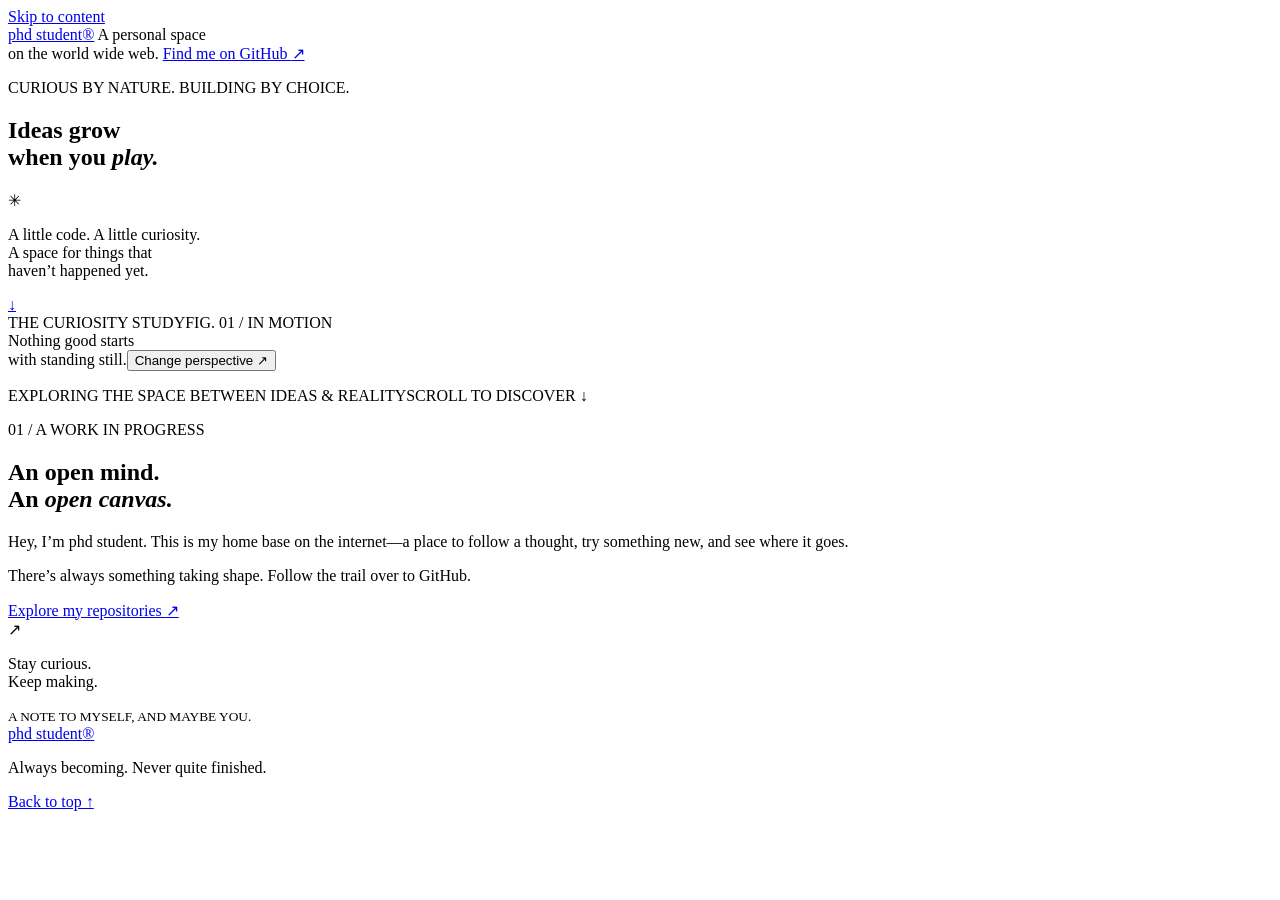
==== index.html @ 37a1b1c9 "Add files via upload" ====
<!doctype html>
<html lang="en">
<head>
  <meta charset="utf-8">
  <meta name="viewport" content="width=device-width, initial-scale=1">
  <meta name="description" content="The personal corner of phd student. Curiosity, code, and whatever comes next.">
  <meta name="theme-color" content="#151c2a">
  <title>phd student — Curiosity in motion</title>
  <link rel="icon" href="data:image/svg+xml,%3Csvg xmlns='http://www.w3.org/2000/svg' viewBox='0 0 80 80'%3E%3Crect width='80' height='80' rx='40' fill='%23ff866b'/%3E%3Ctext x='23' y='58' font-size='58' font-family='Arial' fill='%23151c2a'%3Er%3C/text%3E%3C/svg%3E">
  <link rel="stylesheet" href="style.css">
  <script src="script.js" defer></script>
</head>
<body>
  <a class="skip" href="#main">Skip to content</a>
  <header class="nav wrap">
    <a class="wordmark" href="#" aria-label="phd student home">phd student<span>®</span></a>
    <span class="nav-caption">A personal space<br>on the world wide web.</span>
    <a class="github-link" href="https://github.com/rutjo23">Find me on GitHub <span aria-hidden="true">↗</span></a>
  </header>
  <main id="main">
    <section class="hero wrap" aria-labelledby="hero-title">
      <div class="hero-heading"><p class="eyebrow"><span class="status-dot"></span> CURIOUS BY NATURE. BUILDING BY CHOICE.</p><h1 id="hero-title">Ideas grow<br>when you <em>play.</em></h1></div>
      <div class="hero-side"><span class="side-mark" aria-hidden="true">✳</span><p>A little code. A little curiosity.<br>A space for things that<br>haven’t happened yet.</p><a class="round-link" href="#about" aria-label="Discover more about this space">↓</a></div>
      <div class="playground" role="group" aria-label="Interactive abstract artwork">
        <div class="art-top"><span>THE CURIOSITY STUDY</span><span>FIG. <span id="variation">01</span> / IN MOTION</span></div>
        <div class="art-grid" aria-hidden="true"></div>
        <div class="sculpture" aria-hidden="true"><div class="ribbon ribbon-one"></div><div class="ribbon ribbon-two"></div><div class="ribbon ribbon-three"></div><div class="orb"></div></div>
        <div class="art-bottom"><span>Nothing good starts<br>with standing still.</span><button class="remix" type="button">Change perspective <span aria-hidden="true">↗</span></button></div>
        <p class="sr-only" id="art-status" aria-live="polite"></p>
      </div>
      <div class="hero-bottom"><span>EXPLORING THE SPACE BETWEEN IDEAS & REALITY</span><span>SCROLL TO DISCOVER ↓</span></div>
    </section>
    <section class="about wrap" id="about" aria-labelledby="about-title">
      <p class="eyebrow">01 / A WORK IN PROGRESS</p>
      <div class="about-copy"><h2 id="about-title">An open mind.<br>An <em>open canvas.</em></h2><p>Hey, I’m phd student. This is my home base on the internet—a place to follow a thought, try something new, and see where it goes.</p><p>There’s always something taking shape. Follow the trail over to GitHub.</p><a class="text-link" href="https://github.com/rutjo23?tab=repositories">Explore my repositories <span aria-hidden="true">↗</span></a></div>
      <aside class="note"><span class="note-symbol" aria-hidden="true">↗</span><p>Stay curious.<br>Keep making.</p><small>A NOTE TO MYSELF, AND MAYBE YOU.</small></aside>
    </section>
  </main>
  <footer class="wrap"><a class="footer-name" href="#">phd student<span>®</span></a><p>Always becoming. Never quite finished.</p><a href="#">Back to top ↑</a></footer>
</body>
</html>
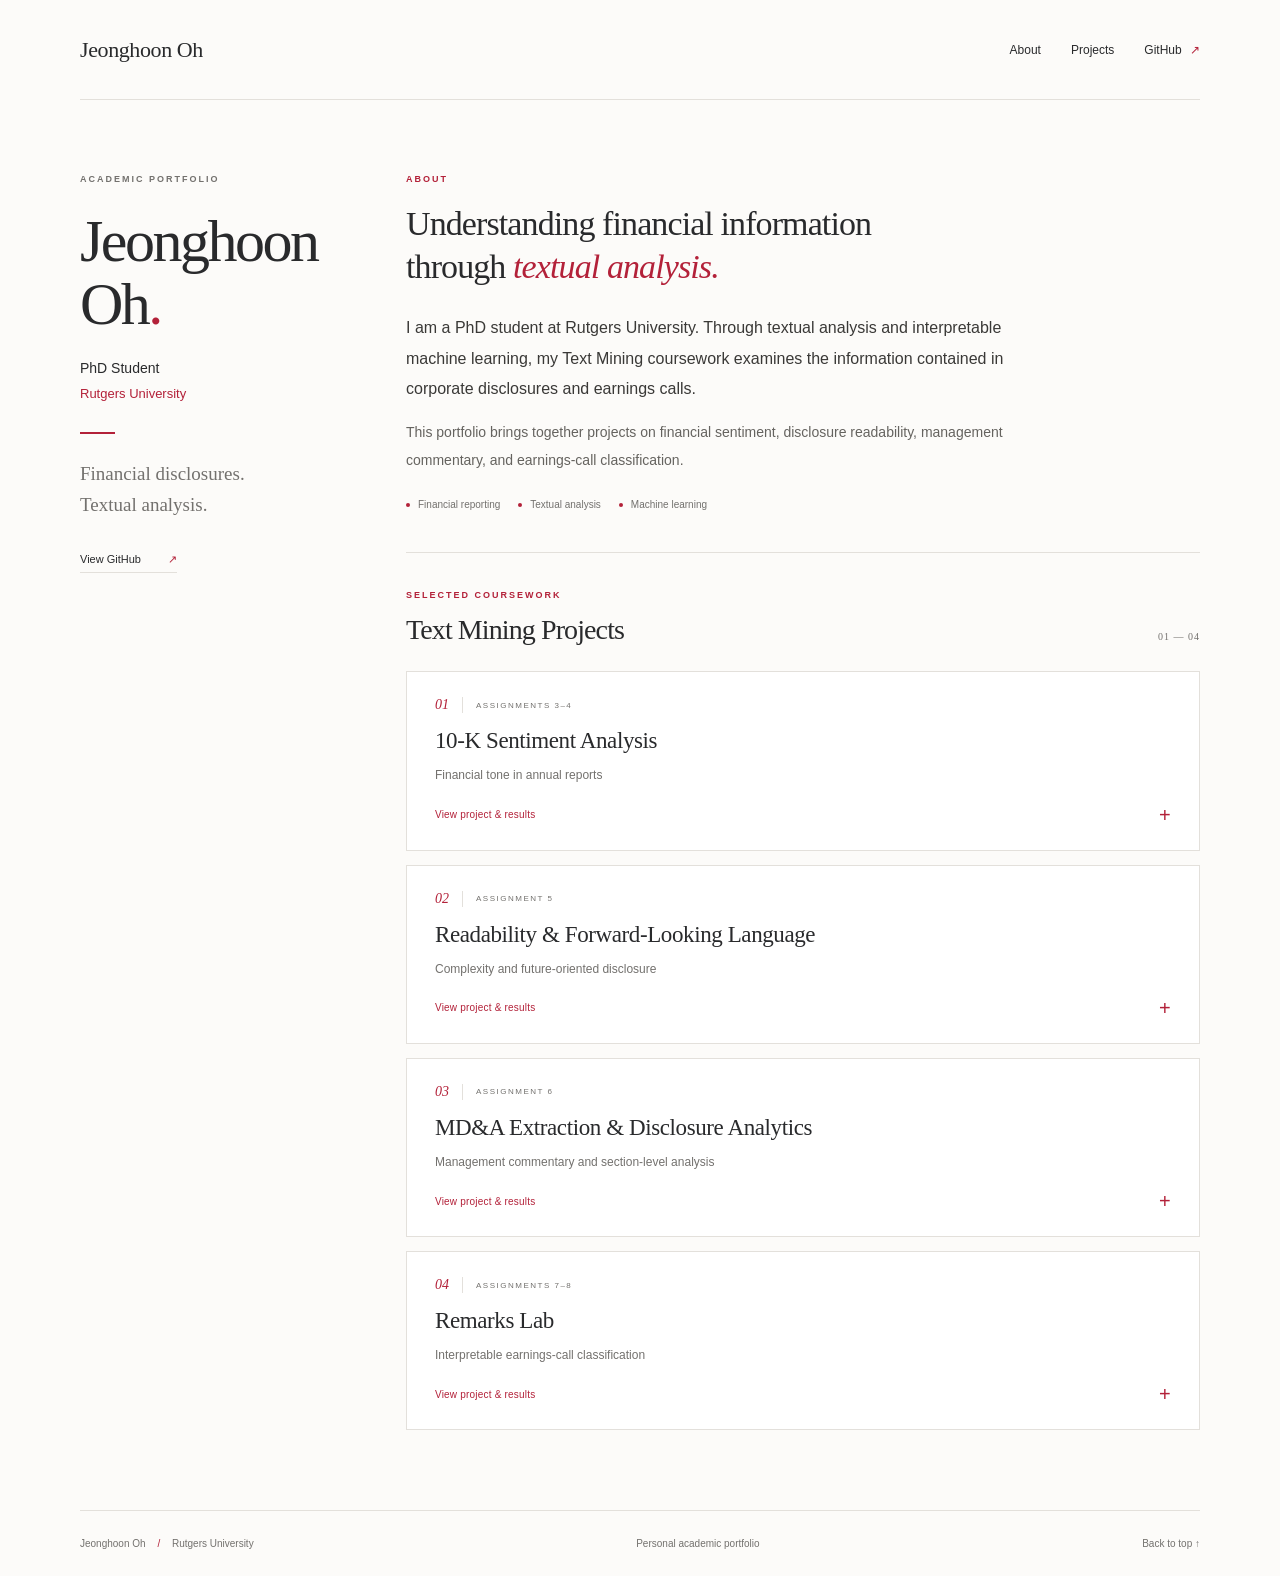
==== commit 718fcc60: "Add text mining portfolio and README" ====
--- a/index.html
+++ b/index.html
@@ -1,41 +1,40 @@
-<!doctype html>
+﻿<!doctype html>
 <html lang="en">
 <head>
   <meta charset="utf-8">
   <meta name="viewport" content="width=device-width, initial-scale=1">
-  <meta name="description" content="The personal corner of phd student. Curiosity, code, and whatever comes next.">
-  <meta name="theme-color" content="#151c2a">
-  <title>phd student — Curiosity in motion</title>
-  <link rel="icon" href="data:image/svg+xml,%3Csvg xmlns='http://www.w3.org/2000/svg' viewBox='0 0 80 80'%3E%3Crect width='80' height='80' rx='40' fill='%23ff866b'/%3E%3Ctext x='23' y='58' font-size='58' font-family='Arial' fill='%23151c2a'%3Er%3C/text%3E%3C/svg%3E">
+  <meta name="description" content="Jeonghoon Oh at Rutgers University. Personal website and class project portfolio.">
+  <meta name="theme-color" content="#cc0033">
+  <title>Jeonghoon Oh — Text Mining Portfolio</title>
+  <link rel="icon" href="data:image/svg+xml,%3Csvg xmlns='http://www.w3.org/2000/svg' viewBox='0 0 80 80'%3E%3Crect width='80' height='80' rx='40' fill='%23cc0033'/%3E%3Ctext x='23' y='58' font-size='58' font-family='Arial' fill='%23ffffff'%3Er%3C/text%3E%3C/svg%3E">
   <link rel="stylesheet" href="style.css">
-  <script src="script.js" defer></script>
+
 </head>
 <body>
-  <a class="skip" href="#main">Skip to content</a>
-  <header class="nav wrap">
-    <a class="wordmark" href="#" aria-label="phd student home">phd student<span>®</span></a>
-    <span class="nav-caption">A personal space<br>on the world wide web.</span>
-    <a class="github-link" href="https://github.com/rutjo23">Find me on GitHub <span aria-hidden="true">↗</span></a>
-  </header>
-  <main id="main">
-    <section class="hero wrap" aria-labelledby="hero-title">
-      <div class="hero-heading"><p class="eyebrow"><span class="status-dot"></span> CURIOUS BY NATURE. BUILDING BY CHOICE.</p><h1 id="hero-title">Ideas grow<br>when you <em>play.</em></h1></div>
-      <div class="hero-side"><span class="side-mark" aria-hidden="true">✳</span><p>A little code. A little curiosity.<br>A space for things that<br>haven’t happened yet.</p><a class="round-link" href="#about" aria-label="Discover more about this space">↓</a></div>
-      <div class="playground" role="group" aria-label="Interactive abstract artwork">
-        <div class="art-top"><span>THE CURIOSITY STUDY</span><span>FIG. <span id="variation">01</span> / IN MOTION</span></div>
-        <div class="art-grid" aria-hidden="true"></div>
-        <div class="sculpture" aria-hidden="true"><div class="ribbon ribbon-one"></div><div class="ribbon ribbon-two"></div><div class="ribbon ribbon-three"></div><div class="orb"></div></div>
-        <div class="art-bottom"><span>Nothing good starts<br>with standing still.</span><button class="remix" type="button">Change perspective <span aria-hidden="true">↗</span></button></div>
-        <p class="sr-only" id="art-status" aria-live="polite"></p>
-      </div>
-      <div class="hero-bottom"><span>EXPLORING THE SPACE BETWEEN IDEAS & REALITY</span><span>SCROLL TO DISCOVER ↓</span></div>
-    </section>
-    <section class="about wrap" id="about" aria-labelledby="about-title">
-      <p class="eyebrow">01 / A WORK IN PROGRESS</p>
-      <div class="about-copy"><h2 id="about-title">An open mind.<br>An <em>open canvas.</em></h2><p>Hey, I’m phd student. This is my home base on the internet—a place to follow a thought, try something new, and see where it goes.</p><p>There’s always something taking shape. Follow the trail over to GitHub.</p><a class="text-link" href="https://github.com/rutjo23?tab=repositories">Explore my repositories <span aria-hidden="true">↗</span></a></div>
-      <aside class="note"><span class="note-symbol" aria-hidden="true">↗</span><p>Stay curious.<br>Keep making.</p><small>A NOTE TO MYSELF, AND MAYBE YOU.</small></aside>
-    </section>
-  </main>
-  <footer class="wrap"><a class="footer-name" href="#">phd student<span>®</span></a><p>Always becoming. Never quite finished.</p><a href="#">Back to top ↑</a></footer>
-</body>
-</html>
+<a class="skip" href="#main">Skip to content</a>
+<header class="site-header wrap"><a class="site-name" href="#">Jeonghoon Oh</a><nav aria-label="Main navigation"><a href="#about">About</a><a href="#projects">Projects</a><a href="https://github.com/rutjo23">GitHub <span aria-hidden="true">&nearr;</span></a></nav></header>
+<div class="academic-layout wrap">
+<aside class="profile" aria-labelledby="profile-name"><p class="profile-label">ACADEMIC PORTFOLIO</p><h1 id="profile-name">Jeonghoon <br>Oh<span>.</span></h1><p class="profile-role">PhD Student</p><a class="affiliation" href="https://www.rutgers.edu/">Rutgers University</a><div class="profile-rule"></div><p class="profile-caption">Financial disclosures.<br>Textual analysis.</p><a class="profile-link" href="https://github.com/rutjo23">View GitHub <span aria-hidden="true">&nearr;</span></a></aside>
+<main id="main">
+<section class="introduction" id="about" aria-labelledby="about-title"><p class="eyebrow">ABOUT</p><h2 id="about-title">Understanding financial information<br>through <em>textual analysis.</em></h2><p class="intro-lead">I am a PhD student at Rutgers University. Through textual analysis and interpretable machine learning, my Text Mining coursework examines the information contained in corporate disclosures and earnings calls.</p><p>This portfolio brings together projects on financial sentiment, disclosure readability, management commentary, and earnings-call classification.</p><div class="topic-list" aria-label="Portfolio themes"><span>Financial reporting</span><span>Textual analysis</span><span>Machine learning</span></div></section>
+<section class="projects" id="projects" aria-labelledby="projects-title"><div class="projects-heading"><div><p class="eyebrow">SELECTED COURSEWORK</p><h2 id="projects-title">Text Mining Projects</h2></div><span class="project-count">01 &mdash; 04</span></div><div class="project-grid">
+<details class="project-card" id="sentiment"><summary><span class="project-meta"><span>01</span>ASSIGNMENTS 3–4</span><h3>10-K Sentiment Analysis</h3><p class="project-subtitle">Financial tone in annual reports</p><span class="card-link"><span class="card-closed">View project &amp; results</span><span class="card-open">Close details</span><span class="card-toggle" aria-hidden="true">+</span></span></summary><div class="card-details"><h4>Research question</h4><p>How can the tone of a long annual report be summarized in a way that allows comparison across filings? This project converts the language in corporate 10-K reports into numerical measures of positive, negative, and litigious wording.</p>
+<h4>Approach</h4><p>The analysis removes HTML formatting, separates the remaining text into words, and counts matches against the Loughran&ndash;McDonald financial dictionary. A dictionary developed for financial disclosures helps distinguish financial usage from everyday language.</p><p>For each category, the number of matching words is divided by the total word count. These proportions make reports of different lengths easier to compare than raw word counts alone.</p>
+<h4>Results</h4><p>The saved analysis produced a dataset with <strong>100 rows and 8 columns</strong> and a CSV export. It turns unstructured filing text into document-level sentiment measures that can support comparisons of financial tone.</p>
+<h4>Interpretation</h4><p>The measures describe word usage rather than the meaning of every sentence. Dictionary matching does not directly account for negation or context, so a higher negative-word share should not by itself be interpreted as worse company performance.</p></div></details>
+<details class="project-card" id="readability"><summary><span class="project-meta"><span>02</span>ASSIGNMENT 5</span><h3>Readability &amp; Forward-Looking Language</h3><p class="project-subtitle">Complexity and future-oriented disclosure</p><span class="card-link"><span class="card-closed">View project &amp; results</span><span class="card-open">Close details</span><span class="card-toggle" aria-hidden="true">+</span></span></summary><div class="card-details"><h4>Research question</h4><p>How difficult are financial disclosures to read, and does language about the future differ from the document as a whole? This project examines both linguistic complexity and the wording companies use to discuss expectations.</p>
+<h4>Approach</h4><p>The analysis separates text into sentences and identifies potentially forward-looking sentences using modal words and related expressions. It then measures words, sentences, and complex words for the full text and the selected sentences.</p><p>Syllable estimates help identify complex vocabulary. The Gunning FOG index combines average sentence length with the share of complex words: longer sentences and more complex vocabulary increase the score.</p>
+<h4>Results</h4><p>The project developed feature-extraction functions and saved illustrative examples for readability and forward-looking language. These provide a way to compare the complexity of an entire disclosure with the complexity of its future-oriented statements.</p>
+<h4>Interpretation</h4><p>The saved work demonstrates the measurement workflow; it does not establish an aggregate finding across filings. Language rules can also select sentences expressing uncertainty or obligation, and readability scores describe textual complexity rather than directly measuring reader understanding.</p></div></details>
+<details class="project-card" id="mda"><summary><span class="project-meta"><span>03</span>ASSIGNMENT 6</span><h3>MD&amp;A Extraction &amp; Disclosure Analytics</h3><p class="project-subtitle">Management commentary and section-level analysis</p><span class="card-link"><span class="card-closed">View project &amp; results</span><span class="card-open">Close details</span><span class="card-toggle" aria-hidden="true">+</span></span></summary><div class="card-details"><h4>Research question</h4><p>How does management discuss business performance, and how does that discussion compare with the rest of an annual report? This project focuses on Management&rsquo;s Discussion and Analysis (MD&amp;A), where management explains operating results and financial conditions.</p>
+<h4>Approach</h4><p>The workflow checks filing types, cleans the filing text, and searches for Item 7, the MD&amp;A section. It looks for an ending boundary at Item 7A or Item 8 and selects the longest candidate section to reduce confusion with shorter references such as table-of-contents entries.</p><p>The same sentiment, readability, and future-oriented language measures are calculated for the complete filing and the extracted section. Applying a common set of measures allows comparisons between management commentary and the wider disclosure.</p>
+<h4>Results</h4><p>The exported dataset contains <strong>101 rows and 59 columns</strong>. Automated checks marked <strong>89 records valid</strong> and flagged <strong>12 as not annual reports</strong>. The saved notebook also records a 61-column version containing the full filing and extracted MD&amp;A text.</p>
+<h4>Interpretation</h4><p>The result is a structured dataset for section-level disclosure analysis, rather than evidence of a particular economic relationship. Section boundaries vary across filings, so automated validity flags and extracted passages require manual review before drawing conclusions.</p></div></details>
+<details class="project-card" id="remarks"><summary><span class="project-meta"><span>04</span>ASSIGNMENTS 7–8</span><h3>Remarks Lab</h3><p class="project-subtitle">Interpretable earnings-call classification</p><span class="card-link"><span class="card-closed">View project &amp; results</span><span class="card-open">Close details</span><span class="card-toggle" aria-hidden="true">+</span></span></summary><div class="card-details"><h4>Research question</h4><p>Can word patterns distinguish prepared management remarks from answers during earnings-call Q&amp;A? Remarks Lab explores the difference between a planned presentation and management responses to analyst questions.</p>
+<h4>Approach</h4><p>The project uses call and speaker-turn data to identify candidate management answers following question cues. It trains a multinomial Naive Bayes classifier, which combines evidence from word frequencies to assign each sentence to one of the two categories.</p><p>Companies are separated into training and test groups so evaluation uses companies excluded from training. The model uses equal class priors and smoothing to handle words with few or no observations in a class.</p>
+<h4>Results</h4><p>Training used <strong>44,907 sentences from 159 companies</strong>. Evaluation used <strong>10,954 sentences from 40 held-out companies</strong>. The model achieved <strong>90.48% agreement with the provisional automatic labels</strong> and <strong>90.46% balanced accuracy</strong>, which gives equal weight to recall for both categories.</p>
+<h4>Interactive experience</h4><p>The browser demo displays the predicted category, both class scores, normalized probabilities, and individual word contributions. This makes it possible to inspect which words push a sentence toward prepared remarks or Q&amp;A.</p>
+<h4>Interpretation</h4><p>These scores measure agreement with automatically assigned labels rather than independently verified human judgments. The displayed probabilities are uncalibrated and should be read as model outputs, not guaranteed confidence levels.</p><a class="project-demo" href="projects/remarks-lab.html">Open classifier demo &rarr;</a></div></details>
+</div></section></main></div><footer class="wrap"><span>Jeonghoon Oh <span class="footer-divider">/</span> Rutgers University</span><span>Personal academic portfolio</span><a href="#">Back to top &uarr;</a></footer></body></html>
+
+
--- a/style.css
+++ b/style.css
@@ -0,0 +1,5 @@
+﻿:root{--accent:#b32139;--ink:#292a2c;--muted:#73716e;--line:#e3e0db;--bg:#fcfbf9}*{box-sizing:border-box}html{scroll-behavior:smooth;scroll-padding-top:35px}body{margin:0;background:var(--bg);color:var(--ink);font-family:Arial,Helvetica,sans-serif;-webkit-font-smoothing:antialiased}a{color:inherit;text-decoration:none}a:focus-visible,summary:focus-visible{outline:2px solid var(--accent);outline-offset:6px}.wrap{width:min(1120px,88%);margin-inline:auto}.site-header{min-height:100px;display:flex;justify-content:space-between;align-items:center;border-bottom:1px solid var(--line);gap:25px}.site-name{font:22px Georgia,serif;letter-spacing:-.4px}.site-header nav{display:flex;gap:30px;font-size:12px}.site-header nav a:hover,.affiliation:hover{color:var(--accent)}.site-header nav a:last-child span{color:var(--accent);margin-left:5px}.academic-layout{display:grid;grid-template-columns:250px minmax(0,1fr);gap:76px;padding-top:72px;padding-bottom:80px}.profile{align-self:start;position:sticky;top:40px}.profile-label,.eyebrow{font-size:9px;letter-spacing:2px;font-weight:700;line-height:1.7;margin:0 0 23px;color:var(--muted)}.profile h1{font:normal 60px/1.04 Georgia,'Times New Roman',serif;letter-spacing:-2.5px;margin:0 0 25px}.profile h1 span{color:var(--accent)}.profile-role{font-size:14px;margin:0 0 8px}.affiliation{font-size:13px;color:var(--accent)}.profile-rule{width:35px;height:2px;background:var(--accent);margin:30px 0 24px}.profile-caption{font:19px/1.65 Georgia,serif;color:var(--muted);margin:0 0 28px}.profile-link{font-size:11px;border-bottom:1px solid var(--line);padding-bottom:7px}.profile-link span{margin-left:24px;color:var(--accent)}main{min-width:0}.introduction{padding-bottom:42px}.eyebrow{color:var(--accent);margin-bottom:16px}h2{font:normal 34px/1.25 Georgia,'Times New Roman',serif;letter-spacing:-.9px;margin:0 0 25px}em{font-weight:400;color:var(--accent)}.introduction p:not(.eyebrow){font-size:14px;line-height:1.95;color:#65635f;margin:0 0 15px;max-width:650px}.introduction p.intro-lead{color:#3a3937;font-size:16px;line-height:1.9}.topic-list{display:flex;flex-wrap:wrap;gap:9px 18px;margin-top:25px}.topic-list span{font-size:10px;color:var(--muted);display:flex;align-items:center;gap:8px}.topic-list span:before{content:'';width:4px;height:4px;background:var(--accent);border-radius:50%}.projects{border-top:1px solid var(--line);padding-top:35px}.projects-heading{display:flex;justify-content:space-between;align-items:end;gap:15px;margin-bottom:24px}.projects-heading .eyebrow{margin-bottom:9px}.projects-heading h2{font-size:28px;margin:0}.project-count{font:10px Georgia,serif;letter-spacing:1px;color:var(--muted);padding-bottom:5px}.project-grid{display:grid;grid-template-columns:1fr;gap:14px}.project-card{min-width:0;background:#fff;border:1px solid var(--line);padding:25px 28px;transition:border-color .2s}.project-card:hover,.project-card[open]{border-color:#c5b8b4}.project-card summary{cursor:pointer;list-style:none}.project-card summary::-webkit-details-marker{display:none}.project-meta{display:flex;align-items:center;gap:13px;font-size:8px;letter-spacing:1.5px;color:var(--muted);margin-bottom:13px}.project-meta>span{font:italic 14px Georgia,serif;color:var(--accent);letter-spacing:0;border-right:1px solid var(--line);padding-right:13px}.project-card h3{font:normal 23px/1.3 Georgia,serif;letter-spacing:-.4px;margin:0 0 9px}.project-subtitle{font-size:12px;line-height:1.7;color:var(--muted);margin:0 0 19px}.card-link{display:flex;justify-content:space-between;align-items:center;font-size:10px;letter-spacing:.2px;color:var(--accent)}.card-toggle{font-size:20px;line-height:1;font-weight:400}.card-open,.project-card[open] .card-closed{display:none}.project-card[open] .card-open{display:inline}.project-card[open] .card-toggle{transform:rotate(45deg)}.card-details{border-top:1px solid var(--line);padding-top:7px;margin-top:22px}.card-details h4{font-size:11px;font-weight:700;color:var(--accent);margin:22px 0 9px}.card-details p{font-size:13px;line-height:1.95;color:#5d5b58;margin:0 0 14px}.card-details strong{color:#333;font-weight:600}.project-demo{display:inline-block;font-size:11px;color:var(--accent);border-bottom:1px solid var(--accent);padding-block:6px;margin-top:5px}footer{border-top:1px solid var(--line);padding-block:27px;display:flex;justify-content:space-between;gap:18px;font-size:10px;color:var(--muted)}.footer-divider{color:var(--accent);margin-inline:9px}.skip{position:fixed;top:-100px;left:16px;background:var(--ink);color:white;padding:14px;z-index:10}.skip:focus{top:16px}
+@media(min-width:1500px){.academic-layout{padding-top:90px;gap:95px}}@media(max-width:900px){.academic-layout{grid-template-columns:200px minmax(0,1fr);gap:40px}.profile h1{font-size:50px}h2{font-size:29px}.project-card{padding:23px}}@media(max-width:650px){.site-header{min-height:80px;gap:15px}.site-name{font-size:19px}.site-header nav{gap:17px;font-size:11px}.academic-layout{grid-template-columns:1fr;gap:36px;padding-top:38px;padding-bottom:45px}.profile{position:static;border-bottom:1px solid var(--line);padding-bottom:30px}.profile-label{margin-bottom:14px}.profile h1{font-size:48px;margin-bottom:18px}.profile h1 br{display:none}.profile h1 br:after{content:' '}.profile-role{display:inline;font-size:12px;margin-right:14px}.affiliation{font-size:12px}.profile-rule,.profile-caption{display:none}.profile-link{display:block;width:max-content;margin-top:20px}.introduction{padding-bottom:30px}h2{font-size:29px}.introduction h2 br{display:none}.introduction p.intro-lead{font-size:15px}.projects{padding-top:28px}.projects-heading h2{font-size:25px}.project-card{padding:23px 20px}.project-card h3{font-size:22px}.card-details p{font-size:13px}footer{flex-wrap:wrap;line-height:1.7}footer>span:nth-child(2){display:none}}
+@media(prefers-reduced-motion:reduce){html{scroll-behavior:auto}*{transition:none!important}}
+.projects.wrap{padding-block:45px}.project-card h2{margin-top:0}
+
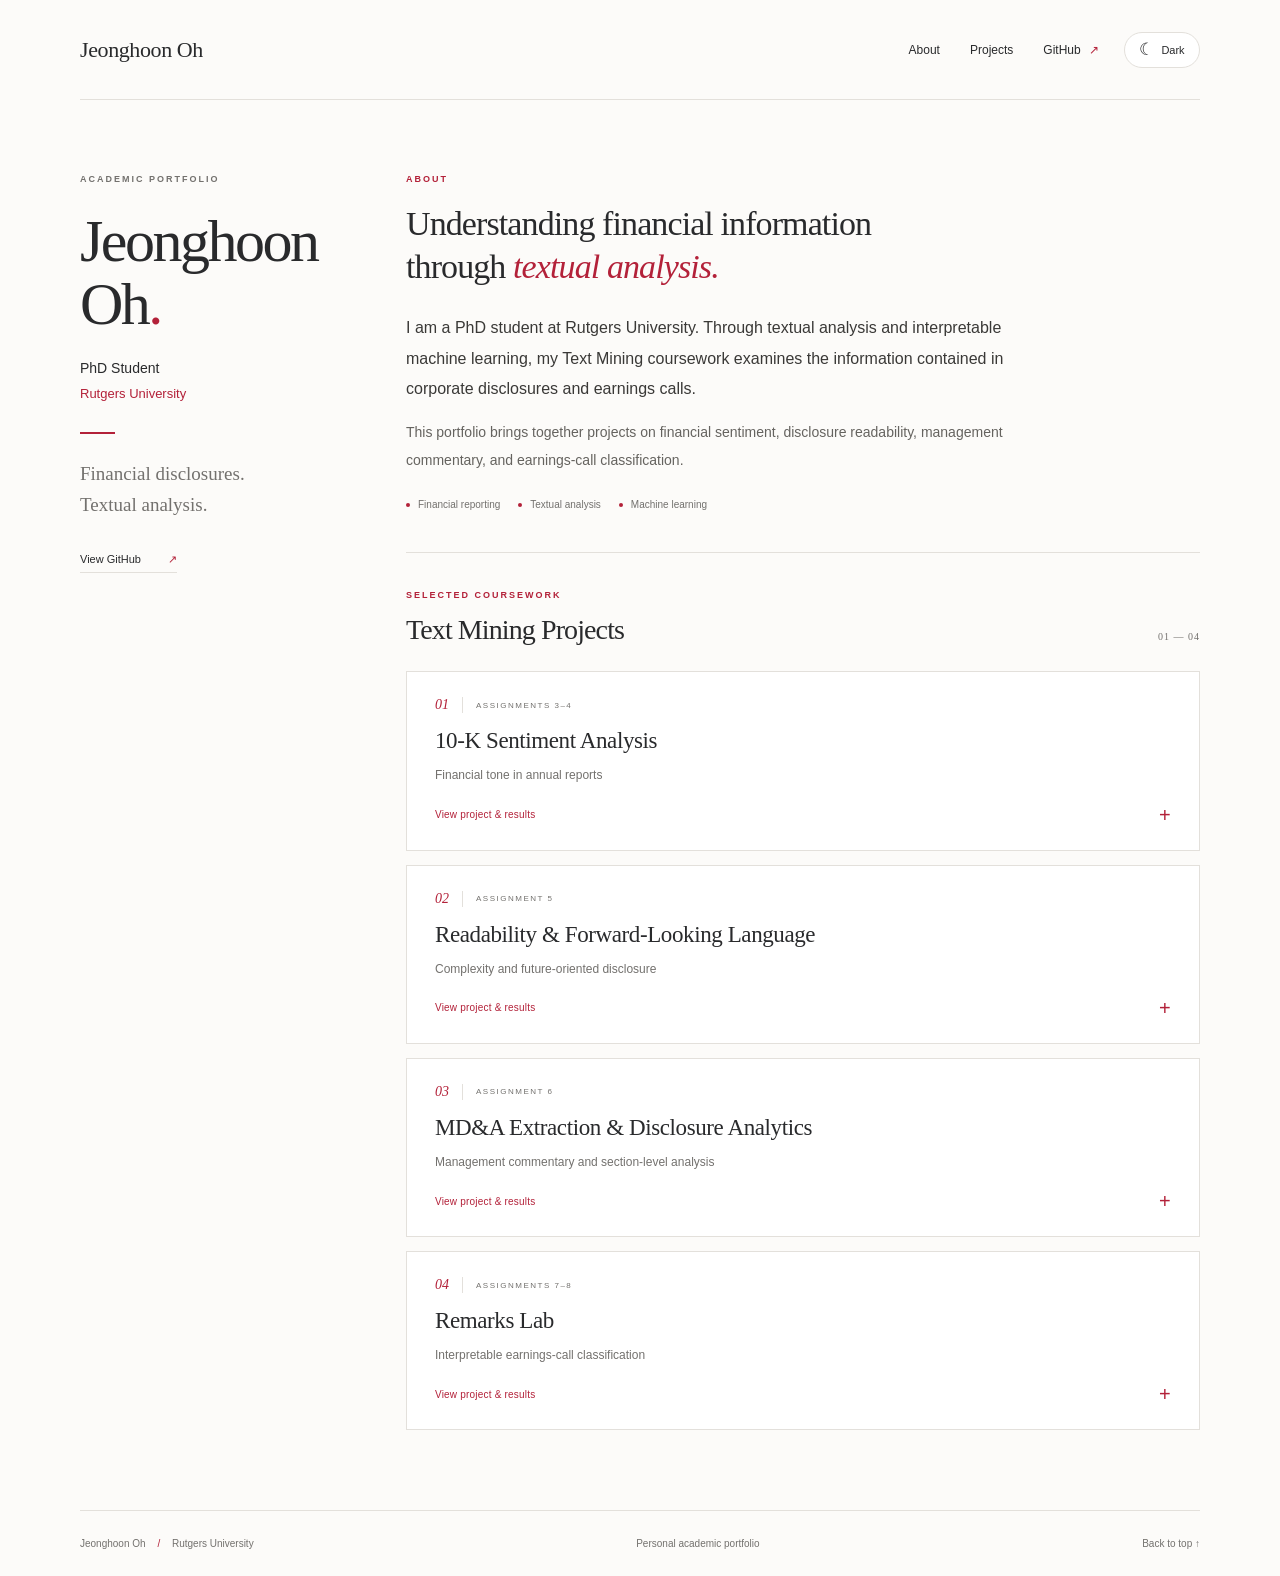
==== commit e31f59bc: "# change light" ====
--- a/index.html
+++ b/index.html
@@ -7,12 +7,13 @@
   <meta name="theme-color" content="#cc0033">
   <title>Jeonghoon Oh — Text Mining Portfolio</title>
   <link rel="icon" href="data:image/svg+xml,%3Csvg xmlns='http://www.w3.org/2000/svg' viewBox='0 0 80 80'%3E%3Crect width='80' height='80' rx='40' fill='%23cc0033'/%3E%3Ctext x='23' y='58' font-size='58' font-family='Arial' fill='%23ffffff'%3Er%3C/text%3E%3C/svg%3E">
+  <script src="theme.js"></script>
   <link rel="stylesheet" href="style.css">
 
 </head>
 <body>
 <a class="skip" href="#main">Skip to content</a>
-<header class="site-header wrap"><a class="site-name" href="#">Jeonghoon Oh</a><nav aria-label="Main navigation"><a href="#about">About</a><a href="#projects">Projects</a><a href="https://github.com/rutjo23">GitHub <span aria-hidden="true">&nearr;</span></a></nav></header>
+<header class="site-header wrap"><a class="site-name" href="#">Jeonghoon Oh</a><nav aria-label="Main navigation"><a href="#about">About</a><a href="#projects">Projects</a><a href="https://github.com/rutjo23">GitHub <span aria-hidden="true">&nearr;</span></a></nav><button class="theme-toggle" type="button" aria-label="Dark mode" aria-pressed="false" hidden><span class="theme-icon" aria-hidden="true">&#9790;</span><span class="theme-label">Dark</span></button></header>
 <div class="academic-layout wrap">
 <aside class="profile" aria-labelledby="profile-name"><p class="profile-label">ACADEMIC PORTFOLIO</p><h1 id="profile-name">Jeonghoon <br>Oh<span>.</span></h1><p class="profile-role">PhD Student</p><a class="affiliation" href="https://www.rutgers.edu/">Rutgers University</a><div class="profile-rule"></div><p class="profile-caption">Financial disclosures.<br>Textual analysis.</p><a class="profile-link" href="https://github.com/rutjo23">View GitHub <span aria-hidden="true">&nearr;</span></a></aside>
 <main id="main">
@@ -38,3 +39,4 @@
 </div></section></main></div><footer class="wrap"><span>Jeonghoon Oh <span class="footer-divider">/</span> Rutgers University</span><span>Personal academic portfolio</span><a href="#">Back to top &uarr;</a></footer></body></html>
 
 
+
--- a/style.css
+++ b/style.css
@@ -3,3 +3,19 @@
 @media(prefers-reduced-motion:reduce){html{scroll-behavior:auto}*{transition:none!important}}
 .projects.wrap{padding-block:45px}.project-card h2{margin-top:0}
 
+/* Day and night palettes */
+:root{color-scheme:light;--surface:#fff;--body-copy:#65635f;--lead:#3a3937;--detail-copy:#5d5b58;--strong:#333;--hover-line:#c5b8b4}
+:root[data-theme="dark"]{color-scheme:dark;--bg:#18191b;--surface:#202124;--ink:#eeeae4;--muted:#aaa7a1;--line:#38393d;--accent:#f18596;--body-copy:#bbb8b1;--lead:#ddd9d2;--detail-copy:#c0bcb6;--strong:#f1eee8;--hover-line:#827079}
+.project-card{background:var(--surface)}
+.project-card:hover,.project-card[open]{border-color:var(--hover-line)}
+.introduction p:not(.eyebrow){color:var(--body-copy)}
+.introduction p.intro-lead{color:var(--lead)}
+.card-details p{color:var(--detail-copy)}
+.card-details strong{color:var(--strong)}
+.site-header nav{margin-left:auto}
+.theme-toggle{display:inline-flex;align-items:center;justify-content:center;gap:7px;min-width:76px;min-height:36px;padding:7px 11px;border:1px solid var(--line);border-radius:20px;background:var(--surface);color:var(--ink);font:11px Arial,sans-serif;cursor:pointer}
+.theme-toggle[hidden]{display:none}
+.theme-toggle:hover{border-color:var(--accent)}
+.theme-toggle:focus-visible{outline:2px solid var(--accent);outline-offset:4px}
+.theme-icon{font-size:17px;line-height:1}
+@media(max-width:650px){.site-header{flex-wrap:wrap;gap:12px;padding-block:18px}.site-header nav{gap:14px}.theme-toggle{min-width:70px}.site-name{margin-right:auto}}
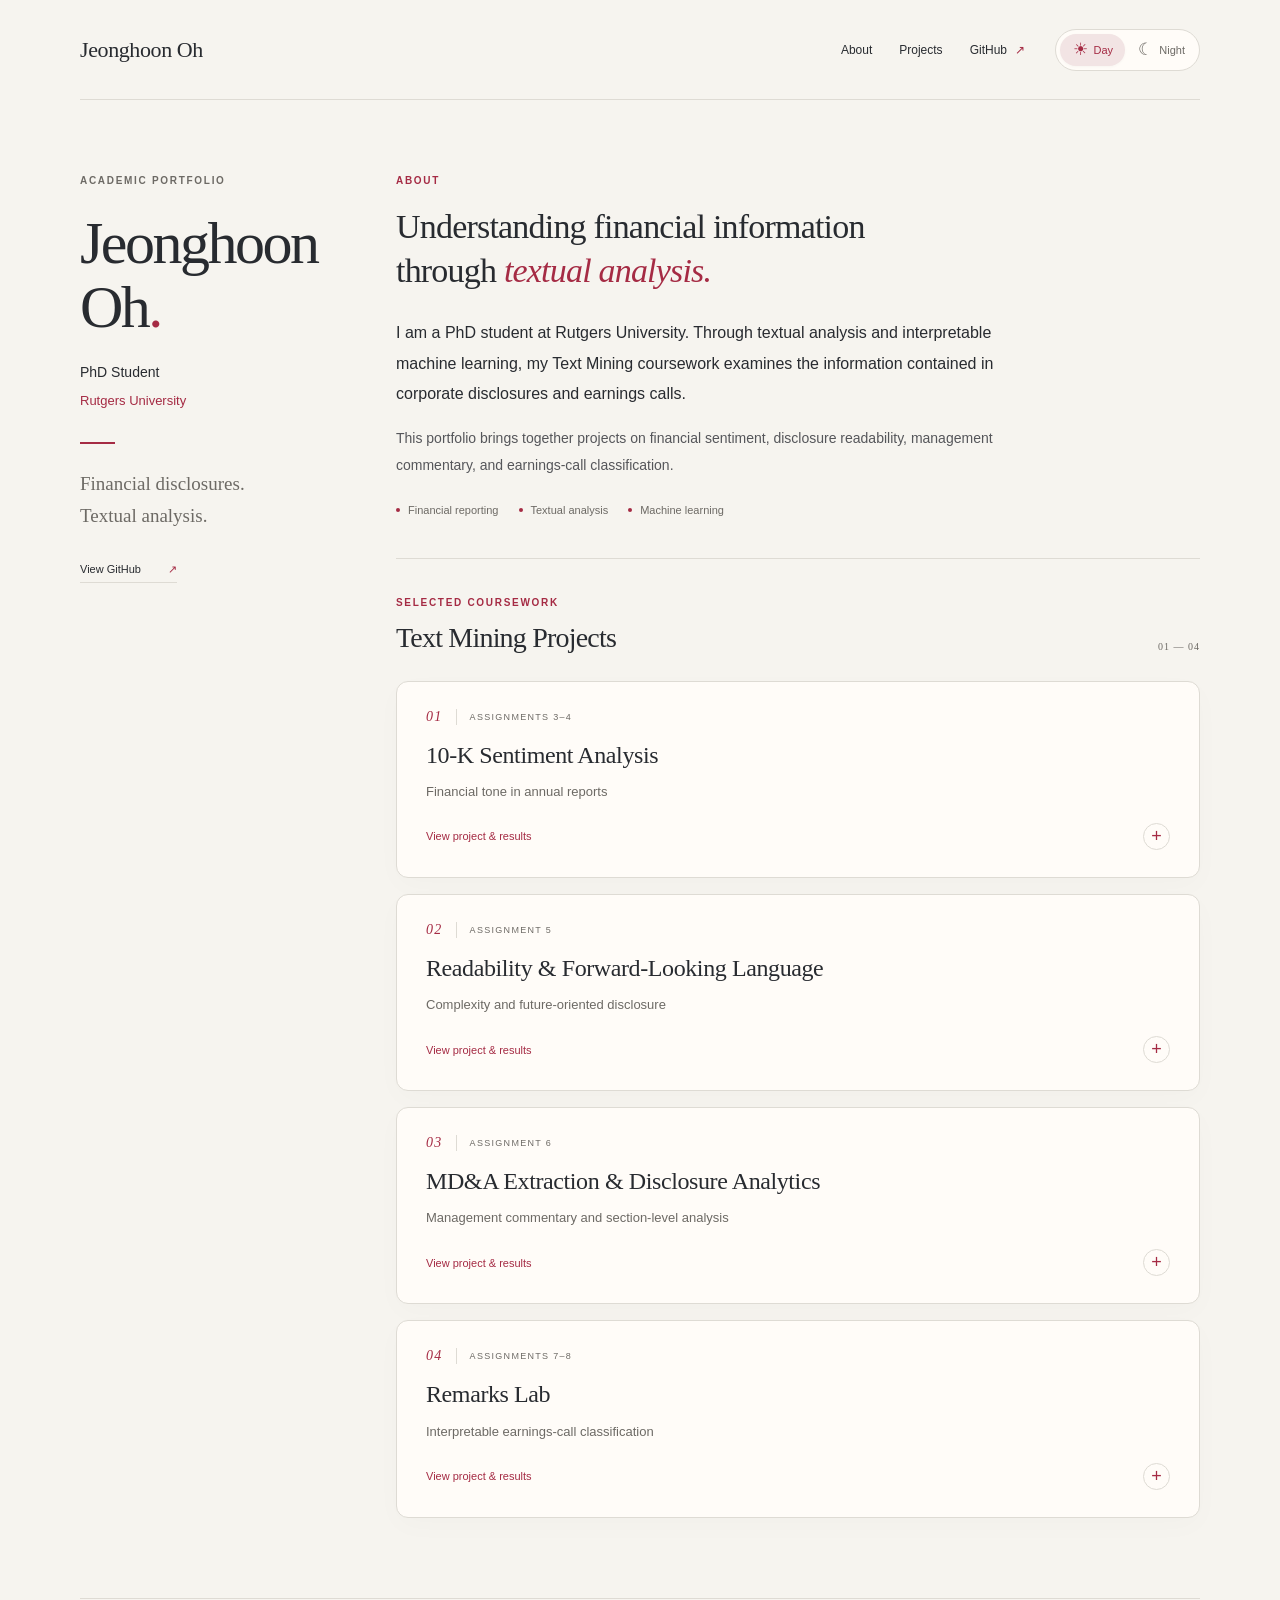
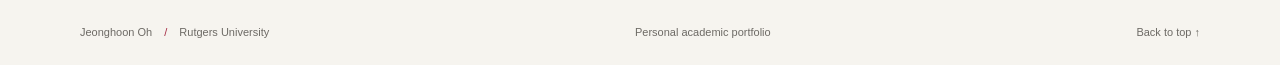
==== commit f6ff1662: "Fix theme controls and refine day and night palettes" ====
--- a/index.html
+++ b/index.html
@@ -1,4 +1,4 @@
-﻿<!doctype html>
+<!doctype html>
 <html lang="en">
 <head>
   <meta charset="utf-8">
@@ -7,15 +7,15 @@
   <meta name="theme-color" content="#cc0033">
   <title>Jeonghoon Oh — Text Mining Portfolio</title>
   <link rel="icon" href="data:image/svg+xml,%3Csvg xmlns='http://www.w3.org/2000/svg' viewBox='0 0 80 80'%3E%3Crect width='80' height='80' rx='40' fill='%23cc0033'/%3E%3Ctext x='23' y='58' font-size='58' font-family='Arial' fill='%23ffffff'%3Er%3C/text%3E%3C/svg%3E">
-  <script src="theme.js"></script>
-  <link rel="stylesheet" href="style.css">
+  <script src="theme.js?v=2"></script>
+  <link rel="stylesheet" href="style.css?v=2">
 
 </head>
 <body>
 <a class="skip" href="#main">Skip to content</a>
-<header class="site-header wrap"><a class="site-name" href="#">Jeonghoon Oh</a><nav aria-label="Main navigation"><a href="#about">About</a><a href="#projects">Projects</a><a href="https://github.com/rutjo23">GitHub <span aria-hidden="true">&nearr;</span></a></nav><button class="theme-toggle" type="button" aria-label="Dark mode" aria-pressed="false" hidden><span class="theme-icon" aria-hidden="true">&#9790;</span><span class="theme-label">Dark</span></button></header>
+<header class="site-header wrap"><a class="site-name" href="#">Jeonghoon Oh</a><nav aria-label="Main navigation"><a href="#about">About</a><a href="#projects">Projects</a><a href="https://github.com/rutjo23">GitHub <span aria-hidden="true">&nearr;</span></a></nav><button class="theme-toggle" type="button" aria-label="Night mode" aria-pressed="false" hidden><span class="theme-option theme-day"><span aria-hidden="true">☀</span> Day</span><span class="theme-option theme-night"><span aria-hidden="true">☾</span> Night</span></button></header>
 <div class="academic-layout wrap">
-<aside class="profile" aria-labelledby="profile-name"><p class="profile-label">ACADEMIC PORTFOLIO</p><h1 id="profile-name">Jeonghoon <br>Oh<span>.</span></h1><p class="profile-role">PhD Student</p><a class="affiliation" href="https://www.rutgers.edu/">Rutgers University</a><div class="profile-rule"></div><p class="profile-caption">Financial disclosures.<br>Textual analysis.</p><a class="profile-link" href="https://github.com/rutjo23">View GitHub <span aria-hidden="true">&nearr;</span></a></aside>
+<aside class="profile" aria-labelledby="profile-name"><p class="profile-label">ACADEMIC PORTFOLIO</p><h1 id="profile-name">Jeonghoon <br>Oh<span>.</span></h1><p class="profile-role">PhD Student</p><a class="affiliation" href="https://www.business.rutgers.edu/phd/accounting-information-systems">Rutgers University</a><div class="profile-rule"></div><p class="profile-caption">Financial disclosures.<br>Textual analysis.</p><a class="profile-link" href="https://github.com/rutjo23">View GitHub <span aria-hidden="true">&nearr;</span></a></aside>
 <main id="main">
 <section class="introduction" id="about" aria-labelledby="about-title"><p class="eyebrow">ABOUT</p><h2 id="about-title">Understanding financial information<br>through <em>textual analysis.</em></h2><p class="intro-lead">I am a PhD student at Rutgers University. Through textual analysis and interpretable machine learning, my Text Mining coursework examines the information contained in corporate disclosures and earnings calls.</p><p>This portfolio brings together projects on financial sentiment, disclosure readability, management commentary, and earnings-call classification.</p><div class="topic-list" aria-label="Portfolio themes"><span>Financial reporting</span><span>Textual analysis</span><span>Machine learning</span></div></section>
 <section class="projects" id="projects" aria-labelledby="projects-title"><div class="projects-heading"><div><p class="eyebrow">SELECTED COURSEWORK</p><h2 id="projects-title">Text Mining Projects</h2></div><span class="project-count">01 &mdash; 04</span></div><div class="project-grid">
--- a/style.css
+++ b/style.css
@@ -1,21 +1,190 @@
-﻿:root{--accent:#b32139;--ink:#292a2c;--muted:#73716e;--line:#e3e0db;--bg:#fcfbf9}*{box-sizing:border-box}html{scroll-behavior:smooth;scroll-padding-top:35px}body{margin:0;background:var(--bg);color:var(--ink);font-family:Arial,Helvetica,sans-serif;-webkit-font-smoothing:antialiased}a{color:inherit;text-decoration:none}a:focus-visible,summary:focus-visible{outline:2px solid var(--accent);outline-offset:6px}.wrap{width:min(1120px,88%);margin-inline:auto}.site-header{min-height:100px;display:flex;justify-content:space-between;align-items:center;border-bottom:1px solid var(--line);gap:25px}.site-name{font:22px Georgia,serif;letter-spacing:-.4px}.site-header nav{display:flex;gap:30px;font-size:12px}.site-header nav a:hover,.affiliation:hover{color:var(--accent)}.site-header nav a:last-child span{color:var(--accent);margin-left:5px}.academic-layout{display:grid;grid-template-columns:250px minmax(0,1fr);gap:76px;padding-top:72px;padding-bottom:80px}.profile{align-self:start;position:sticky;top:40px}.profile-label,.eyebrow{font-size:9px;letter-spacing:2px;font-weight:700;line-height:1.7;margin:0 0 23px;color:var(--muted)}.profile h1{font:normal 60px/1.04 Georgia,'Times New Roman',serif;letter-spacing:-2.5px;margin:0 0 25px}.profile h1 span{color:var(--accent)}.profile-role{font-size:14px;margin:0 0 8px}.affiliation{font-size:13px;color:var(--accent)}.profile-rule{width:35px;height:2px;background:var(--accent);margin:30px 0 24px}.profile-caption{font:19px/1.65 Georgia,serif;color:var(--muted);margin:0 0 28px}.profile-link{font-size:11px;border-bottom:1px solid var(--line);padding-bottom:7px}.profile-link span{margin-left:24px;color:var(--accent)}main{min-width:0}.introduction{padding-bottom:42px}.eyebrow{color:var(--accent);margin-bottom:16px}h2{font:normal 34px/1.25 Georgia,'Times New Roman',serif;letter-spacing:-.9px;margin:0 0 25px}em{font-weight:400;color:var(--accent)}.introduction p:not(.eyebrow){font-size:14px;line-height:1.95;color:#65635f;margin:0 0 15px;max-width:650px}.introduction p.intro-lead{color:#3a3937;font-size:16px;line-height:1.9}.topic-list{display:flex;flex-wrap:wrap;gap:9px 18px;margin-top:25px}.topic-list span{font-size:10px;color:var(--muted);display:flex;align-items:center;gap:8px}.topic-list span:before{content:'';width:4px;height:4px;background:var(--accent);border-radius:50%}.projects{border-top:1px solid var(--line);padding-top:35px}.projects-heading{display:flex;justify-content:space-between;align-items:end;gap:15px;margin-bottom:24px}.projects-heading .eyebrow{margin-bottom:9px}.projects-heading h2{font-size:28px;margin:0}.project-count{font:10px Georgia,serif;letter-spacing:1px;color:var(--muted);padding-bottom:5px}.project-grid{display:grid;grid-template-columns:1fr;gap:14px}.project-card{min-width:0;background:#fff;border:1px solid var(--line);padding:25px 28px;transition:border-color .2s}.project-card:hover,.project-card[open]{border-color:#c5b8b4}.project-card summary{cursor:pointer;list-style:none}.project-card summary::-webkit-details-marker{display:none}.project-meta{display:flex;align-items:center;gap:13px;font-size:8px;letter-spacing:1.5px;color:var(--muted);margin-bottom:13px}.project-meta>span{font:italic 14px Georgia,serif;color:var(--accent);letter-spacing:0;border-right:1px solid var(--line);padding-right:13px}.project-card h3{font:normal 23px/1.3 Georgia,serif;letter-spacing:-.4px;margin:0 0 9px}.project-subtitle{font-size:12px;line-height:1.7;color:var(--muted);margin:0 0 19px}.card-link{display:flex;justify-content:space-between;align-items:center;font-size:10px;letter-spacing:.2px;color:var(--accent)}.card-toggle{font-size:20px;line-height:1;font-weight:400}.card-open,.project-card[open] .card-closed{display:none}.project-card[open] .card-open{display:inline}.project-card[open] .card-toggle{transform:rotate(45deg)}.card-details{border-top:1px solid var(--line);padding-top:7px;margin-top:22px}.card-details h4{font-size:11px;font-weight:700;color:var(--accent);margin:22px 0 9px}.card-details p{font-size:13px;line-height:1.95;color:#5d5b58;margin:0 0 14px}.card-details strong{color:#333;font-weight:600}.project-demo{display:inline-block;font-size:11px;color:var(--accent);border-bottom:1px solid var(--accent);padding-block:6px;margin-top:5px}footer{border-top:1px solid var(--line);padding-block:27px;display:flex;justify-content:space-between;gap:18px;font-size:10px;color:var(--muted)}.footer-divider{color:var(--accent);margin-inline:9px}.skip{position:fixed;top:-100px;left:16px;background:var(--ink);color:white;padding:14px;z-index:10}.skip:focus{top:16px}
-@media(min-width:1500px){.academic-layout{padding-top:90px;gap:95px}}@media(max-width:900px){.academic-layout{grid-template-columns:200px minmax(0,1fr);gap:40px}.profile h1{font-size:50px}h2{font-size:29px}.project-card{padding:23px}}@media(max-width:650px){.site-header{min-height:80px;gap:15px}.site-name{font-size:19px}.site-header nav{gap:17px;font-size:11px}.academic-layout{grid-template-columns:1fr;gap:36px;padding-top:38px;padding-bottom:45px}.profile{position:static;border-bottom:1px solid var(--line);padding-bottom:30px}.profile-label{margin-bottom:14px}.profile h1{font-size:48px;margin-bottom:18px}.profile h1 br{display:none}.profile h1 br:after{content:' '}.profile-role{display:inline;font-size:12px;margin-right:14px}.affiliation{font-size:12px}.profile-rule,.profile-caption{display:none}.profile-link{display:block;width:max-content;margin-top:20px}.introduction{padding-bottom:30px}h2{font-size:29px}.introduction h2 br{display:none}.introduction p.intro-lead{font-size:15px}.projects{padding-top:28px}.projects-heading h2{font-size:25px}.project-card{padding:23px 20px}.project-card h3{font-size:22px}.card-details p{font-size:13px}footer{flex-wrap:wrap;line-height:1.7}footer>span:nth-child(2){display:none}}
-@media(prefers-reduced-motion:reduce){html{scroll-behavior:auto}*{transition:none!important}}
-.projects.wrap{padding-block:45px}.project-card h2{margin-top:0}
-
-/* Day and night palettes */
-:root{color-scheme:light;--surface:#fff;--body-copy:#65635f;--lead:#3a3937;--detail-copy:#5d5b58;--strong:#333;--hover-line:#c5b8b4}
-:root[data-theme="dark"]{color-scheme:dark;--bg:#18191b;--surface:#202124;--ink:#eeeae4;--muted:#aaa7a1;--line:#38393d;--accent:#f18596;--body-copy:#bbb8b1;--lead:#ddd9d2;--detail-copy:#c0bcb6;--strong:#f1eee8;--hover-line:#827079}
-.project-card{background:var(--surface)}
-.project-card:hover,.project-card[open]{border-color:var(--hover-line)}
-.introduction p:not(.eyebrow){color:var(--body-copy)}
-.introduction p.intro-lead{color:var(--lead)}
-.card-details p{color:var(--detail-copy)}
-.card-details strong{color:var(--strong)}
-.site-header nav{margin-left:auto}
-.theme-toggle{display:inline-flex;align-items:center;justify-content:center;gap:7px;min-width:76px;min-height:36px;padding:7px 11px;border:1px solid var(--line);border-radius:20px;background:var(--surface);color:var(--ink);font:11px Arial,sans-serif;cursor:pointer}
-.theme-toggle[hidden]{display:none}
-.theme-toggle:hover{border-color:var(--accent)}
-.theme-toggle:focus-visible{outline:2px solid var(--accent);outline-offset:4px}
-.theme-icon{font-size:17px;line-height:1}
-@media(max-width:650px){.site-header{flex-wrap:wrap;gap:12px;padding-block:18px}.site-header nav{gap:14px}.theme-toggle{min-width:70px}.site-name{margin-right:auto}}
+:root {
+  color-scheme: light;
+  --bg: #f6f4ef;
+  --surface: #fffcf8;
+  --ink: #282b30;
+  --muted: #6d6a65;
+  --copy: #55565a;
+  --line: #dedbd4;
+  --accent: #a52b44;
+  --accent-soft: #f2e4e4;
+  --hover-line: #bc8f96;
+  --shadow: 0 8px 28px #40352505;
+}
+:root[data-theme="dark"] {
+  color-scheme: dark;
+  --bg: #191c22;
+  --surface: #22262e;
+  --ink: #ece9e2;
+  --muted: #aaa9ad;
+  --copy: #c4c3c5;
+  --line: #373b45;
+  --accent: #ed9aa8;
+  --accent-soft: #3a2933;
+  --hover-line: #936575;
+  --shadow: 0 8px 28px #00000016;
+}
+* { box-sizing: border-box; }
+html { scroll-behavior: smooth; scroll-padding-top: 35px; }
+body {
+  margin: 0;
+  background: var(--bg);
+  color: var(--ink);
+  font-family: Arial, Helvetica, sans-serif;
+  -webkit-font-smoothing: antialiased;
+}
+a { color: inherit; text-decoration: none; }
+a:focus-visible, summary:focus-visible, button:focus-visible {
+  outline: 2px solid var(--accent);
+  outline-offset: 5px;
+}
+.wrap { width: min(1120px, 88%); margin-inline: auto; }
+.site-header {
+  min-height: 100px;
+  display: flex;
+  align-items: center;
+  gap: 30px;
+  border-bottom: 1px solid var(--line);
+}
+.site-name { font: 22px Georgia, serif; letter-spacing: -.4px; }
+.site-header nav { display: flex; gap: 27px; margin-left: auto; font-size: 12px; }
+.site-header nav a:hover, .affiliation:hover { color: var(--accent); }
+.site-header nav a:last-child span { color: var(--accent); margin-left: 5px; }
+.theme-toggle {
+  display: inline-flex;
+  align-items: center;
+  padding: 4px;
+  gap: 3px;
+  border: 1px solid var(--line);
+  border-radius: 30px;
+  background: var(--surface);
+  color: var(--muted);
+  cursor: pointer;
+  font: 11px Arial, sans-serif;
+}
+.theme-toggle[hidden] { display: none; }
+.theme-option {
+  display: inline-flex;
+  gap: 6px;
+  align-items: center;
+  justify-content: center;
+  min-height: 32px;
+  min-width: 65px;
+  padding: 6px 10px;
+  border-radius: 24px;
+}
+.theme-option > span { font-size: 17px; line-height: 1; }
+.theme-toggle[aria-pressed="false"] .theme-day,
+.theme-toggle[aria-pressed="true"] .theme-night {
+  background: var(--accent-soft);
+  color: var(--accent);
+  box-shadow: 0 1px 3px #00000008;
+}
+.academic-layout {
+  display: grid;
+  grid-template-columns: 240px minmax(0, 1fr);
+  gap: 76px;
+  padding-block: 72px 80px;
+}
+.profile { position: sticky; top: 40px; align-self: start; }
+.profile-label, .eyebrow {
+  font-size: 10px;
+  letter-spacing: 1.7px;
+  font-weight: 700;
+  line-height: 1.7;
+  margin: 0 0 23px;
+  color: var(--muted);
+}
+.profile h1 { font: 60px/1.06 Georgia, serif; letter-spacing: -2.5px; margin: 0 0 25px; }
+.profile h1 span { color: var(--accent); }
+.profile-role { font-size: 14px; margin: 0 0 10px; }
+.affiliation { color: var(--accent); font-size: 13px; line-height: 1.7; }
+.profile-rule { width: 35px; height: 2px; background: var(--accent); margin: 30px 0 24px; }
+.profile-caption { font: 19px/1.65 Georgia, serif; color: var(--muted); margin: 0 0 28px; }
+.profile-link { font-size: 11px; border-bottom: 1px solid var(--line); padding-bottom: 7px; }
+.profile-link span { margin-left: 24px; color: var(--accent); }
+main { min-width: 0; }
+.introduction { padding-bottom: 42px; }
+.eyebrow { color: var(--accent); margin-bottom: 16px; }
+h2 { font: 34px/1.3 Georgia, serif; letter-spacing: -.8px; margin: 0 0 25px; }
+em { font-weight: 400; color: var(--accent); }
+.introduction p:not(.eyebrow) { font-size: 14px; line-height: 1.95; color: var(--copy); margin: 0 0 15px; max-width: 650px; }
+.introduction p.intro-lead { color: var(--ink); font-size: 16px; line-height: 1.9; }
+.topic-list { display: flex; flex-wrap: wrap; gap: 10px 20px; margin-top: 25px; }
+.topic-list span { font-size: 11px; color: var(--muted); display: flex; align-items: center; gap: 8px; }
+.topic-list span::before { content: ''; width: 4px; height: 4px; border-radius: 50%; background: var(--accent); }
+.projects { border-top: 1px solid var(--line); padding-top: 35px; }
+.projects-heading { display: flex; justify-content: space-between; align-items: end; gap: 15px; margin-bottom: 24px; }
+.projects-heading .eyebrow { margin-bottom: 9px; }
+.projects-heading h2 { font-size: 28px; margin: 0; }
+.project-count { font: 10px Georgia, serif; letter-spacing: 1px; color: var(--muted); padding-bottom: 5px; }
+.project-grid { display: grid; grid-template-columns: 1fr; gap: 16px; }
+.project-card {
+  min-width: 0;
+  border: 1px solid var(--line);
+  border-radius: 12px;
+  padding: 27px 29px;
+  background: var(--surface);
+  box-shadow: var(--shadow);
+  transition: border-color .2s, box-shadow .2s;
+}
+.project-card:hover, .project-card[open] { border-color: var(--hover-line); }
+.project-card summary { cursor: pointer; list-style: none; }
+.project-card summary::-webkit-details-marker { display: none; }
+.project-meta { display: flex; align-items: center; gap: 13px; font-size: 9px; letter-spacing: 1.3px; color: var(--muted); margin-bottom: 15px; }
+.project-meta > span { font: italic 14px Georgia, serif; color: var(--accent); border-right: 1px solid var(--line); padding-right: 13px; }
+.project-card h3 { font: 24px/1.3 Georgia, serif; letter-spacing: -.4px; margin: 0 0 10px; }
+.project-subtitle { font-size: 13px; line-height: 1.7; color: var(--muted); margin: 0 0 20px; }
+.card-link { display: flex; justify-content: space-between; align-items: center; font-size: 11px; color: var(--accent); }
+.card-toggle { display: grid; place-items: center; border: 1px solid var(--line); border-radius: 50%; height: 27px; width: 27px; font-size: 18px; }
+.card-open, .project-card[open] .card-closed { display: none; }
+.project-card[open] .card-open { display: inline; }
+.project-card[open] .card-toggle { transform: rotate(45deg); background: var(--accent-soft); }
+.card-details { border-top: 1px solid var(--line); padding-top: 7px; margin-top: 22px; }
+.card-details h4 { font-size: 12px; font-weight: 700; color: var(--accent); margin: 22px 0 9px; }
+.card-details p { font-size: 14px; line-height: 1.9; color: var(--copy); margin: 0 0 14px; }
+.card-details strong { color: var(--ink); font-weight: 600; }
+.project-demo { display: inline-block; font-size: 12px; color: var(--accent); border-bottom: 1px solid var(--accent); padding-block: 6px; margin-top: 5px; }
+footer { border-top: 1px solid var(--line); padding-block: 27px; display: flex; justify-content: space-between; gap: 18px; font-size: 11px; color: var(--muted); }
+.footer-divider { color: var(--accent); margin-inline: 9px; }
+.skip { position: fixed; top: -100px; left: 16px; background: var(--ink); color: var(--bg); padding: 14px; z-index: 10; }
+.skip:focus { top: 16px; }
+@media (min-width: 1500px) {
+  .academic-layout { padding-top: 90px; gap: 95px; }
+}
+@media (max-width: 900px) {
+  .academic-layout { grid-template-columns: 190px minmax(0, 1fr); gap: 38px; }
+  .profile h1 { font-size: 50px; }
+  h2 { font-size: 29px; }
+  .project-card { padding: 23px; }
+  .site-header { gap: 20px; }
+  .site-header nav { gap: 17px; }
+}
+@media (max-width: 650px) {
+  .site-header { flex-wrap: wrap; gap: 16px; padding-block: 20px; }
+  .site-name { font-size: 22px; flex: 1; }
+  .site-header nav { order: 3; width: 100%; margin: 0; gap: 25px; }
+  .theme-option { min-width: 55px; padding-inline: 8px; }
+  .academic-layout { grid-template-columns: 1fr; gap: 36px; padding-block: 38px 45px; }
+  .profile { position: static; border-bottom: 1px solid var(--line); padding-bottom: 30px; }
+  .profile-label { margin-bottom: 14px; }
+  .profile h1 { font-size: 48px; margin-bottom: 18px; }
+  .profile h1 br { display: none; }
+  .profile-role { display: inline; font-size: 12px; margin-right: 14px; }
+  .affiliation { font-size: 12px; }
+  .profile-rule, .profile-caption { display: none; }
+  .profile-link { display: block; width: max-content; margin-top: 20px; }
+  .introduction { padding-bottom: 30px; }
+  .introduction h2 br { display: none; }
+  .introduction p.intro-lead { font-size: 15px; }
+  .projects { padding-top: 28px; }
+  .projects-heading h2 { font-size: 25px; }
+  .project-card { padding: 23px 20px; }
+  .project-card h3 { font-size: 22px; }
+  footer { flex-wrap: wrap; line-height: 1.7; }
+  footer > span:nth-child(2) { display: none; }
+}
+@media (prefers-reduced-motion: reduce) {
+  html { scroll-behavior: auto; }
+  * { transition: none !important; }
+}
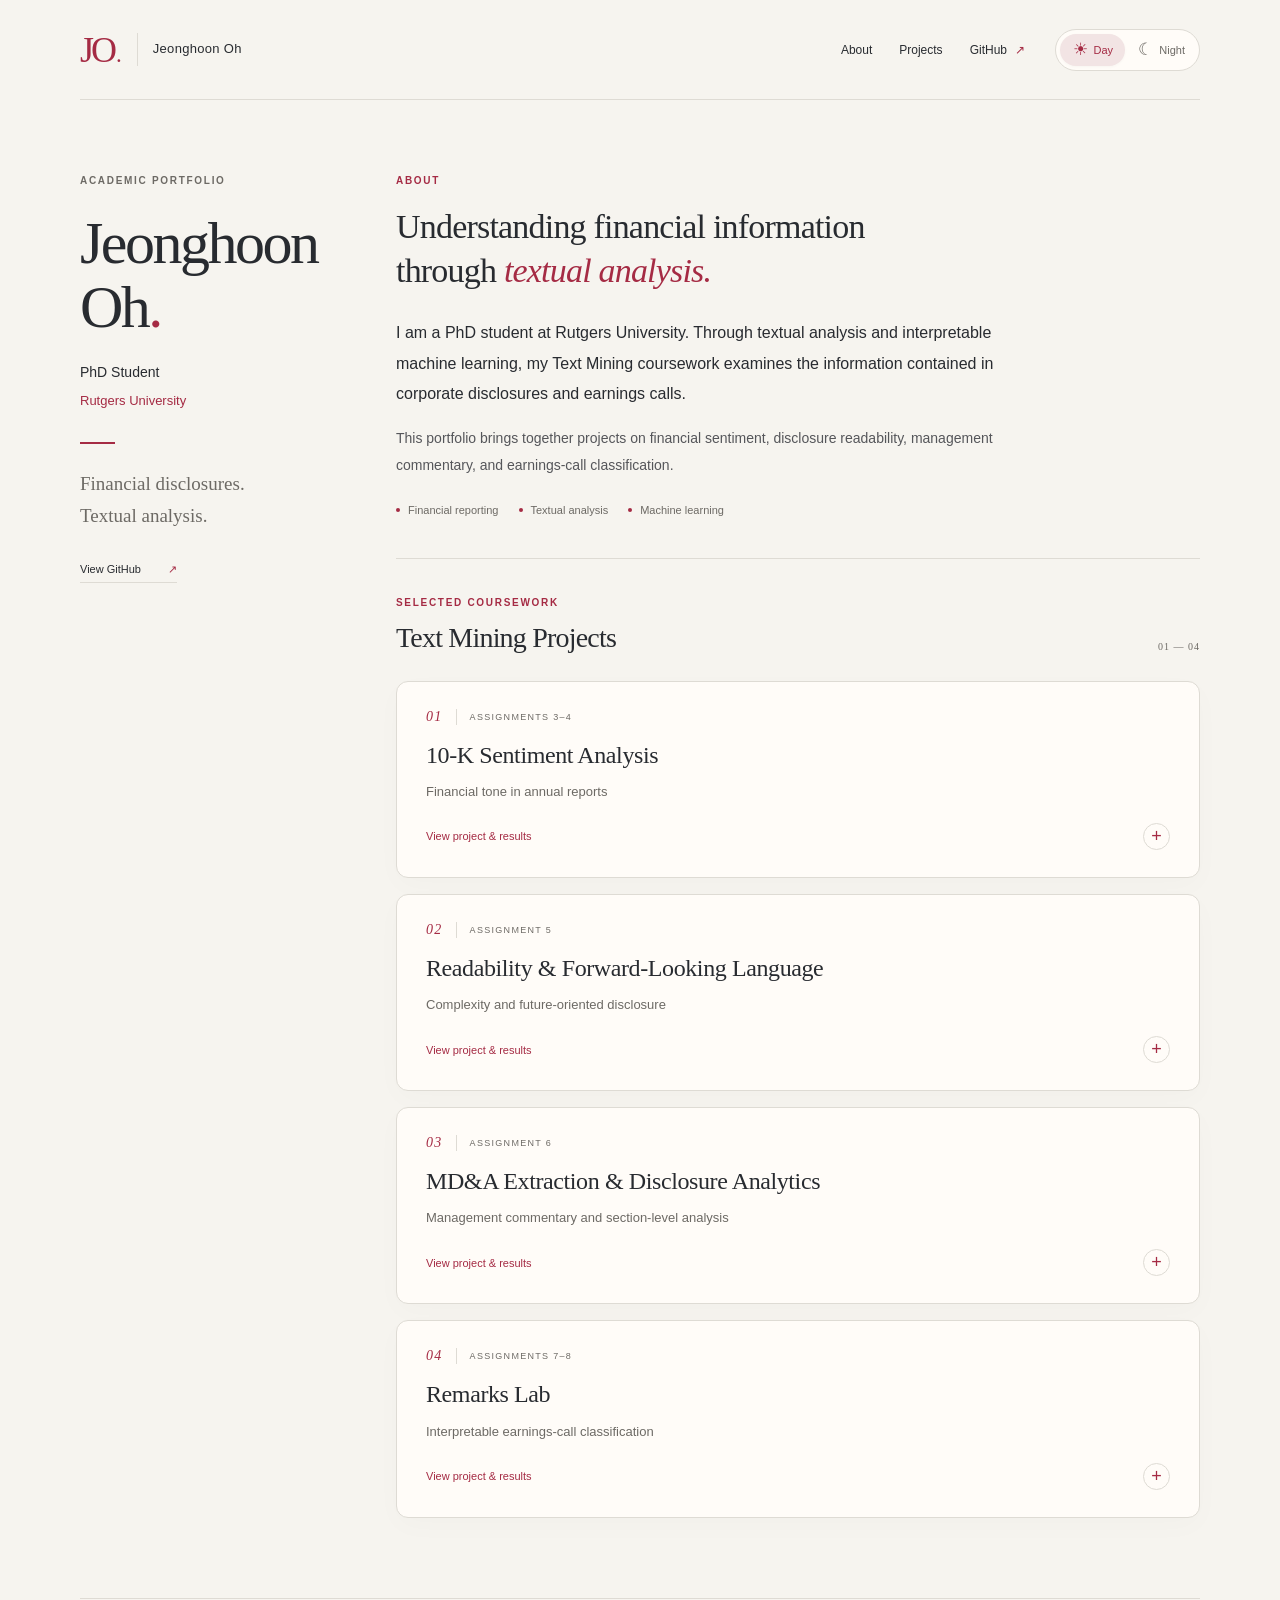
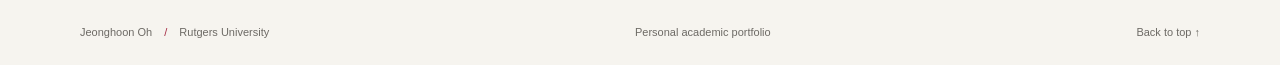
==== commit c1674020: "Refine header with JO monogram wordmark" ====
--- a/index.html
+++ b/index.html
@@ -8,12 +8,12 @@
   <title>Jeonghoon Oh — Text Mining Portfolio</title>
   <link rel="icon" href="data:image/svg+xml,%3Csvg xmlns='http://www.w3.org/2000/svg' viewBox='0 0 80 80'%3E%3Crect width='80' height='80' rx='40' fill='%23cc0033'/%3E%3Ctext x='23' y='58' font-size='58' font-family='Arial' fill='%23ffffff'%3Er%3C/text%3E%3C/svg%3E">
   <script src="theme.js?v=2"></script>
-  <link rel="stylesheet" href="style.css?v=2">
+  <link rel="stylesheet" href="style.css?v=3">
 
 </head>
 <body>
 <a class="skip" href="#main">Skip to content</a>
-<header class="site-header wrap"><a class="site-name" href="#">Jeonghoon Oh</a><nav aria-label="Main navigation"><a href="#about">About</a><a href="#projects">Projects</a><a href="https://github.com/rutjo23">GitHub <span aria-hidden="true">&nearr;</span></a></nav><button class="theme-toggle" type="button" aria-label="Night mode" aria-pressed="false" hidden><span class="theme-option theme-day"><span aria-hidden="true">☀</span> Day</span><span class="theme-option theme-night"><span aria-hidden="true">☾</span> Night</span></button></header>
+<header class="site-header wrap"><a class="site-name" href="#" aria-label="Jeonghoon Oh home"><span class="site-monogram" aria-hidden="true">JO<span>.</span></span><span class="site-wordmark">Jeonghoon Oh</span></a><nav aria-label="Main navigation"><a href="#about">About</a><a href="#projects">Projects</a><a href="https://github.com/rutjo23">GitHub <span aria-hidden="true">&nearr;</span></a></nav><button class="theme-toggle" type="button" aria-label="Night mode" aria-pressed="false" hidden><span class="theme-option theme-day"><span aria-hidden="true">☀</span> Day</span><span class="theme-option theme-night"><span aria-hidden="true">☾</span> Night</span></button></header>
 <div class="academic-layout wrap">
 <aside class="profile" aria-labelledby="profile-name"><p class="profile-label">ACADEMIC PORTFOLIO</p><h1 id="profile-name">Jeonghoon <br>Oh<span>.</span></h1><p class="profile-role">PhD Student</p><a class="affiliation" href="https://www.business.rutgers.edu/phd/accounting-information-systems">Rutgers University</a><div class="profile-rule"></div><p class="profile-caption">Financial disclosures.<br>Textual analysis.</p><a class="profile-link" href="https://github.com/rutjo23">View GitHub <span aria-hidden="true">&nearr;</span></a></aside>
 <main id="main">
--- a/style.css
+++ b/style.css
@@ -46,7 +46,27 @@
   gap: 30px;
   border-bottom: 1px solid var(--line);
 }
-.site-name { font: 22px Georgia, serif; letter-spacing: -.4px; }
+.site-name {
+  display: inline-flex;
+  align-items: center;
+  gap: 15px;
+  flex-shrink: 0;
+  width: max-content;
+}
+.site-monogram {
+  color: var(--accent);
+  font: 36px/1 Georgia, serif;
+  letter-spacing: -3px;
+  padding-right: 3px;
+}
+.site-monogram > span { font-size: 23px; margin-left: 2px; }
+.site-wordmark {
+  border-left: 1px solid var(--line);
+  padding: 7px 0 7px 15px;
+  font: 13px/1.4 Arial, sans-serif;
+  letter-spacing: .3px;
+}
+.site-name:hover .site-wordmark { color: var(--accent); }
 .site-header nav { display: flex; gap: 27px; margin-left: auto; font-size: 12px; }
 .site-header nav a:hover, .affiliation:hover { color: var(--accent); }
 .site-header nav a:last-child span { color: var(--accent); margin-left: 5px; }
@@ -162,7 +182,9 @@
 }
 @media (max-width: 650px) {
   .site-header { flex-wrap: wrap; gap: 16px; padding-block: 20px; }
-  .site-name { font-size: 22px; flex: 1; }
+  .site-name { gap: 10px; margin-right: auto; }
+  .site-monogram { font-size: 31px; }
+  .site-wordmark { max-width: 92px; font-size: 11px; padding-left: 10px; }
   .site-header nav { order: 3; width: 100%; margin: 0; gap: 25px; }
   .theme-option { min-width: 55px; padding-inline: 8px; }
   .academic-layout { grid-template-columns: 1fr; gap: 36px; padding-block: 38px 45px; }
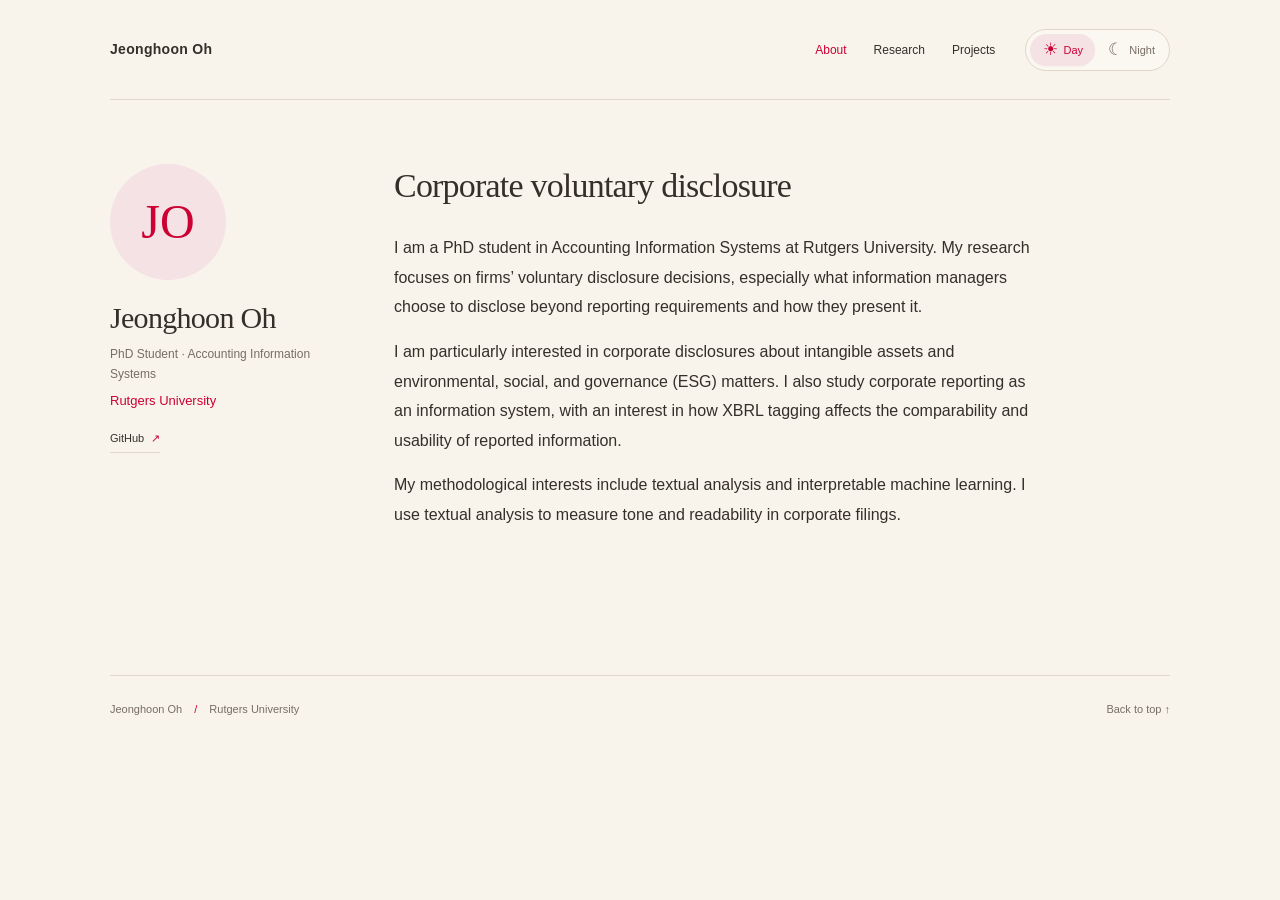
==== commit b00ce3c9: "Organize academic portfolio into About, Research, and Projects pages" ====
--- a/index.html
+++ b/index.html
@@ -3,40 +3,31 @@
 <head>
   <meta charset="utf-8">
   <meta name="viewport" content="width=device-width, initial-scale=1">
-  <meta name="description" content="Jeonghoon Oh at Rutgers University. Personal website and class project portfolio.">
-  <meta name="theme-color" content="#cc0033">
-  <title>Jeonghoon Oh — Text Mining Portfolio</title>
+  <meta name="description" content="Jeonghoon Oh at Rutgers University. Accounting Information Systems PhD student. Research and textual analysis projects.">
+  <meta name="theme-color" content="#f8f4ec">
+  <title>Jeonghoon Oh — Research &amp; Academic Portfolio</title>
   <link rel="icon" href="data:image/svg+xml,%3Csvg xmlns='http://www.w3.org/2000/svg' viewBox='0 0 80 80'%3E%3Crect width='80' height='80' rx='40' fill='%23cc0033'/%3E%3Ctext x='23' y='58' font-size='58' font-family='Arial' fill='%23ffffff'%3Er%3C/text%3E%3C/svg%3E">
   <script src="theme.js?v=2"></script>
-  <link rel="stylesheet" href="style.css?v=3">
+  <link rel="stylesheet" href="style.css?v=14">
 
 </head>
 <body>
 <a class="skip" href="#main">Skip to content</a>
-<header class="site-header wrap"><a class="site-name" href="#" aria-label="Jeonghoon Oh home"><span class="site-monogram" aria-hidden="true">JO<span>.</span></span><span class="site-wordmark">Jeonghoon Oh</span></a><nav aria-label="Main navigation"><a href="#about">About</a><a href="#projects">Projects</a><a href="https://github.com/rutjo23">GitHub <span aria-hidden="true">&nearr;</span></a></nav><button class="theme-toggle" type="button" aria-label="Night mode" aria-pressed="false" hidden><span class="theme-option theme-day"><span aria-hidden="true">☀</span> Day</span><span class="theme-option theme-night"><span aria-hidden="true">☾</span> Night</span></button></header>
+<header class="site-header wrap"><span class="site-name site-name-home">Jeonghoon Oh</span><nav aria-label="Main navigation"><a href="index.html" aria-current="page">About</a><a href="research.html">Research</a><a href="projects.html">Projects</a></nav><button class="theme-toggle" type="button" aria-label="Night mode" aria-pressed="false" hidden><span class="theme-option theme-day"><span aria-hidden="true">☀</span> Day</span><span class="theme-option theme-night"><span aria-hidden="true">☾</span> Night</span></button></header>
 <div class="academic-layout wrap">
-<aside class="profile" aria-labelledby="profile-name"><p class="profile-label">ACADEMIC PORTFOLIO</p><h1 id="profile-name">Jeonghoon <br>Oh<span>.</span></h1><p class="profile-role">PhD Student</p><a class="affiliation" href="https://www.business.rutgers.edu/phd/accounting-information-systems">Rutgers University</a><div class="profile-rule"></div><p class="profile-caption">Financial disclosures.<br>Textual analysis.</p><a class="profile-link" href="https://github.com/rutjo23">View GitHub <span aria-hidden="true">&nearr;</span></a></aside>
+<aside class="profile profile-home" aria-labelledby="profile-name">
+  <div class="profile-avatar" aria-hidden="true">JO</div>
+  <h1 id="profile-name">Jeonghoon Oh</h1>
+  <p class="profile-field">PhD Student · Accounting Information Systems</p>
+  <a class="affiliation" href="https://www.business.rutgers.edu/phd/accounting-information-systems">Rutgers University</a>
+  <a class="profile-link" href="https://github.com/rutjo23">GitHub <span aria-hidden="true">&nearr;</span></a>
+</aside>
 <main id="main">
-<section class="introduction" id="about" aria-labelledby="about-title"><p class="eyebrow">ABOUT</p><h2 id="about-title">Understanding financial information<br>through <em>textual analysis.</em></h2><p class="intro-lead">I am a PhD student at Rutgers University. Through textual analysis and interpretable machine learning, my Text Mining coursework examines the information contained in corporate disclosures and earnings calls.</p><p>This portfolio brings together projects on financial sentiment, disclosure readability, management commentary, and earnings-call classification.</p><div class="topic-list" aria-label="Portfolio themes"><span>Financial reporting</span><span>Textual analysis</span><span>Machine learning</span></div></section>
-<section class="projects" id="projects" aria-labelledby="projects-title"><div class="projects-heading"><div><p class="eyebrow">SELECTED COURSEWORK</p><h2 id="projects-title">Text Mining Projects</h2></div><span class="project-count">01 &mdash; 04</span></div><div class="project-grid">
-<details class="project-card" id="sentiment"><summary><span class="project-meta"><span>01</span>ASSIGNMENTS 3–4</span><h3>10-K Sentiment Analysis</h3><p class="project-subtitle">Financial tone in annual reports</p><span class="card-link"><span class="card-closed">View project &amp; results</span><span class="card-open">Close details</span><span class="card-toggle" aria-hidden="true">+</span></span></summary><div class="card-details"><h4>Research question</h4><p>How can the tone of a long annual report be summarized in a way that allows comparison across filings? This project converts the language in corporate 10-K reports into numerical measures of positive, negative, and litigious wording.</p>
-<h4>Approach</h4><p>The analysis removes HTML formatting, separates the remaining text into words, and counts matches against the Loughran&ndash;McDonald financial dictionary. A dictionary developed for financial disclosures helps distinguish financial usage from everyday language.</p><p>For each category, the number of matching words is divided by the total word count. These proportions make reports of different lengths easier to compare than raw word counts alone.</p>
-<h4>Results</h4><p>The saved analysis produced a dataset with <strong>100 rows and 8 columns</strong> and a CSV export. It turns unstructured filing text into document-level sentiment measures that can support comparisons of financial tone.</p>
-<h4>Interpretation</h4><p>The measures describe word usage rather than the meaning of every sentence. Dictionary matching does not directly account for negation or context, so a higher negative-word share should not by itself be interpreted as worse company performance.</p></div></details>
-<details class="project-card" id="readability"><summary><span class="project-meta"><span>02</span>ASSIGNMENT 5</span><h3>Readability &amp; Forward-Looking Language</h3><p class="project-subtitle">Complexity and future-oriented disclosure</p><span class="card-link"><span class="card-closed">View project &amp; results</span><span class="card-open">Close details</span><span class="card-toggle" aria-hidden="true">+</span></span></summary><div class="card-details"><h4>Research question</h4><p>How difficult are financial disclosures to read, and does language about the future differ from the document as a whole? This project examines both linguistic complexity and the wording companies use to discuss expectations.</p>
-<h4>Approach</h4><p>The analysis separates text into sentences and identifies potentially forward-looking sentences using modal words and related expressions. It then measures words, sentences, and complex words for the full text and the selected sentences.</p><p>Syllable estimates help identify complex vocabulary. The Gunning FOG index combines average sentence length with the share of complex words: longer sentences and more complex vocabulary increase the score.</p>
-<h4>Results</h4><p>The project developed feature-extraction functions and saved illustrative examples for readability and forward-looking language. These provide a way to compare the complexity of an entire disclosure with the complexity of its future-oriented statements.</p>
-<h4>Interpretation</h4><p>The saved work demonstrates the measurement workflow; it does not establish an aggregate finding across filings. Language rules can also select sentences expressing uncertainty or obligation, and readability scores describe textual complexity rather than directly measuring reader understanding.</p></div></details>
-<details class="project-card" id="mda"><summary><span class="project-meta"><span>03</span>ASSIGNMENT 6</span><h3>MD&amp;A Extraction &amp; Disclosure Analytics</h3><p class="project-subtitle">Management commentary and section-level analysis</p><span class="card-link"><span class="card-closed">View project &amp; results</span><span class="card-open">Close details</span><span class="card-toggle" aria-hidden="true">+</span></span></summary><div class="card-details"><h4>Research question</h4><p>How does management discuss business performance, and how does that discussion compare with the rest of an annual report? This project focuses on Management&rsquo;s Discussion and Analysis (MD&amp;A), where management explains operating results and financial conditions.</p>
-<h4>Approach</h4><p>The workflow checks filing types, cleans the filing text, and searches for Item 7, the MD&amp;A section. It looks for an ending boundary at Item 7A or Item 8 and selects the longest candidate section to reduce confusion with shorter references such as table-of-contents entries.</p><p>The same sentiment, readability, and future-oriented language measures are calculated for the complete filing and the extracted section. Applying a common set of measures allows comparisons between management commentary and the wider disclosure.</p>
-<h4>Results</h4><p>The exported dataset contains <strong>101 rows and 59 columns</strong>. Automated checks marked <strong>89 records valid</strong> and flagged <strong>12 as not annual reports</strong>. The saved notebook also records a 61-column version containing the full filing and extracted MD&amp;A text.</p>
-<h4>Interpretation</h4><p>The result is a structured dataset for section-level disclosure analysis, rather than evidence of a particular economic relationship. Section boundaries vary across filings, so automated validity flags and extracted passages require manual review before drawing conclusions.</p></div></details>
-<details class="project-card" id="remarks"><summary><span class="project-meta"><span>04</span>ASSIGNMENTS 7–8</span><h3>Remarks Lab</h3><p class="project-subtitle">Interpretable earnings-call classification</p><span class="card-link"><span class="card-closed">View project &amp; results</span><span class="card-open">Close details</span><span class="card-toggle" aria-hidden="true">+</span></span></summary><div class="card-details"><h4>Research question</h4><p>Can word patterns distinguish prepared management remarks from answers during earnings-call Q&amp;A? Remarks Lab explores the difference between a planned presentation and management responses to analyst questions.</p>
-<h4>Approach</h4><p>The project uses call and speaker-turn data to identify candidate management answers following question cues. It trains a multinomial Naive Bayes classifier, which combines evidence from word frequencies to assign each sentence to one of the two categories.</p><p>Companies are separated into training and test groups so evaluation uses companies excluded from training. The model uses equal class priors and smoothing to handle words with few or no observations in a class.</p>
-<h4>Results</h4><p>Training used <strong>44,907 sentences from 159 companies</strong>. Evaluation used <strong>10,954 sentences from 40 held-out companies</strong>. The model achieved <strong>90.48% agreement with the provisional automatic labels</strong> and <strong>90.46% balanced accuracy</strong>, which gives equal weight to recall for both categories.</p>
-<h4>Interactive experience</h4><p>The browser demo displays the predicted category, both class scores, normalized probabilities, and individual word contributions. This makes it possible to inspect which words push a sentence toward prepared remarks or Q&amp;A.</p>
-<h4>Interpretation</h4><p>These scores measure agreement with automatically assigned labels rather than independently verified human judgments. The displayed probabilities are uncalibrated and should be read as model outputs, not guaranteed confidence levels.</p><a class="project-demo" href="projects/remarks-lab.html">Open classifier demo &rarr;</a></div></details>
-</div></section></main></div><footer class="wrap"><span>Jeonghoon Oh <span class="footer-divider">/</span> Rutgers University</span><span>Personal academic portfolio</span><a href="#">Back to top &uarr;</a></footer></body></html>
+<section class="introduction" id="about" aria-labelledby="about-title">
 
-
-
+  <h2 id="about-title">Corporate voluntary disclosure</h2>
+  <p class="intro-lead">I am a PhD student in Accounting Information Systems at Rutgers University. My research focuses on firms’ voluntary disclosure decisions, especially what information managers choose to disclose beyond reporting requirements and how they present it.</p>
+  <p>I am particularly interested in corporate disclosures about intangible assets and environmental, social, and governance (ESG) matters. I also study corporate reporting as an information system, with an interest in how XBRL tagging affects the comparability and usability of reported information.</p>
+  <p>My methodological interests include textual analysis and interpretable machine learning. I use textual analysis to measure tone and readability in corporate filings.</p>
+</section>
+</main></div><footer class="wrap"><span>Jeonghoon Oh <span class="footer-divider">/</span> Rutgers University</span><a href="#">Back to top &uarr;</a></footer></body></html>
--- a/style.css
+++ b/style.css
@@ -1,27 +1,27 @@
 :root {
   color-scheme: light;
-  --bg: #f6f4ef;
-  --surface: #fffcf8;
-  --ink: #282b30;
-  --muted: #6d6a65;
-  --copy: #55565a;
-  --line: #dedbd4;
-  --accent: #a52b44;
-  --accent-soft: #f2e4e4;
-  --hover-line: #bc8f96;
+  --bg: #f8f4ec;
+  --surface: #fbf8f2;
+  --ink: #352f2a;
+  --muted: #776d64;
+  --copy: #5e554d;
+  --line: #dfd6c9;
+  --accent: #cc0033;
+  --accent-soft: #f5e2e5;
+  --hover-line: #cc0033;
   --shadow: 0 8px 28px #40352505;
 }
 :root[data-theme="dark"] {
   color-scheme: dark;
-  --bg: #191c22;
-  --surface: #22262e;
+  --bg: #24211e;
+  --surface: #2d2925;
   --ink: #ece9e2;
-  --muted: #aaa9ad;
-  --copy: #c4c3c5;
-  --line: #373b45;
-  --accent: #ed9aa8;
-  --accent-soft: #3a2933;
-  --hover-line: #936575;
+  --muted: #b5aaa0;
+  --copy: #d1c7bc;
+  --line: #49413a;
+  --accent: #ff809d;
+  --accent-soft: #482830;
+  --hover-line: #ff809d;
   --shadow: 0 8px 28px #00000016;
 }
 * { box-sizing: border-box; }
@@ -38,7 +38,7 @@
   outline: 2px solid var(--accent);
   outline-offset: 5px;
 }
-.wrap { width: min(1120px, 88%); margin-inline: auto; }
+.wrap { width: min(1060px, 88%); margin-inline: auto; }
 .site-header {
   min-height: 100px;
   display: flex;
@@ -67,8 +67,9 @@
   letter-spacing: .3px;
 }
 .site-name:hover .site-wordmark { color: var(--accent); }
+.site-name-home { font: 600 14px/1.4 Arial, sans-serif; letter-spacing: .3px; }
 .site-header nav { display: flex; gap: 27px; margin-left: auto; font-size: 12px; }
-.site-header nav a:hover, .affiliation:hover { color: var(--accent); }
+.site-header nav a:hover, .site-header nav a[aria-current="page"], .affiliation:hover { color: var(--accent); }
 .site-header nav a:last-child span { color: var(--accent); margin-left: 5px; }
 .theme-toggle {
   display: inline-flex;
@@ -102,11 +103,23 @@
 }
 .academic-layout {
   display: grid;
-  grid-template-columns: 240px minmax(0, 1fr);
-  gap: 76px;
-  padding-block: 72px 80px;
+  grid-template-columns: 220px minmax(0, 1fr);
+  gap: 64px;
+  padding-block: 64px 88px;
 }
 .profile { position: sticky; top: 40px; align-self: start; }
+.profile-avatar {
+  display: grid;
+  place-items: center;
+  inline-size: clamp(84px, 12vw, 116px);
+  aspect-ratio: 1;
+  border: none;
+  border-radius: 50%;
+  background: var(--accent-soft);
+  color: var(--accent);
+  font: clamp(32px, 5vw, 48px)/1 Georgia, serif;
+  margin-block-end: 22px;
+}
 .profile-label, .eyebrow {
   font-size: 10px;
   letter-spacing: 1.7px;
@@ -123,30 +136,45 @@
 .profile-caption { font: 19px/1.65 Georgia, serif; color: var(--muted); margin: 0 0 28px; }
 .profile-link { font-size: 11px; border-bottom: 1px solid var(--line); padding-bottom: 7px; }
 .profile-link span { margin-left: 24px; color: var(--accent); }
+.profile-home h1 { font-size: clamp(27px, 3vw, 30px); letter-spacing: -.7px; margin: 0 0 10px; }
+.profile-home .profile-field { margin: 0 0 5px; }
+.profile-home .profile-link { display: block; width: max-content; margin-top: 20px; }
+.profile-home .profile-link span { margin-left: 4px; }
 main { min-width: 0; }
 .introduction { padding-bottom: 42px; }
 .eyebrow { color: var(--accent); margin-bottom: 16px; }
 h2 { font: 34px/1.3 Georgia, serif; letter-spacing: -.8px; margin: 0 0 25px; }
 em { font-weight: 400; color: var(--accent); }
-.introduction p:not(.eyebrow) { font-size: 14px; line-height: 1.95; color: var(--copy); margin: 0 0 15px; max-width: 650px; }
-.introduction p.intro-lead { color: var(--ink); font-size: 16px; line-height: 1.9; }
+.introduction p:not(.eyebrow) { font-size: 16px; line-height: 1.85; color: var(--ink); margin: 0 0 15px; max-width: 650px; }
 .topic-list { display: flex; flex-wrap: wrap; gap: 10px 20px; margin-top: 25px; }
 .topic-list span { font-size: 11px; color: var(--muted); display: flex; align-items: center; gap: 8px; }
 .topic-list span::before { content: ''; width: 4px; height: 4px; border-radius: 50%; background: var(--accent); }
+.course-overview { margin-bottom: 38px; }
+.course-overview .eyebrow { margin: 0 0 12px; }
+.course-overview h2 { font-size: clamp(26px, 3.2vw, 34px); margin: 0 0 12px; }
+.course-meta { font-size: 12px; line-height: 1.65; color: var(--muted); margin: 0 0 20px; }
+.course-description { font-size: 15px; line-height: 1.8; color: var(--copy); max-width: 65ch; margin: 0; }
+.course-topics {
+  display: grid;
+  grid-template-columns: repeat(auto-fit, minmax(min(100%, 145px), 1fr));
+  gap: 16px 22px;
+  border-top: 1px solid var(--line);
+  margin: 22px 0 0;
+  padding-top: 18px;
+}
+.course-topics dt { font-size: 12px; font-weight: 600; color: var(--accent); }
+.course-topics dd { font-size: 12px; line-height: 1.6; color: var(--copy); margin: 4px 0 0; }
 .projects { border-top: 1px solid var(--line); padding-top: 35px; }
 .projects-heading { display: flex; justify-content: space-between; align-items: end; gap: 15px; margin-bottom: 24px; }
 .projects-heading .eyebrow { margin-bottom: 9px; }
 .projects-heading h2 { font-size: 28px; margin: 0; }
 .project-count { font: 10px Georgia, serif; letter-spacing: 1px; color: var(--muted); padding-bottom: 5px; }
-.project-grid { display: grid; grid-template-columns: 1fr; gap: 16px; }
+.project-grid { display: grid; grid-template-columns: 1fr; gap: 0; }
 .project-card {
   min-width: 0;
-  border: 1px solid var(--line);
-  border-radius: 12px;
-  padding: 27px 29px;
-  background: var(--surface);
-  box-shadow: var(--shadow);
-  transition: border-color .2s, box-shadow .2s;
+  border-bottom: 1px solid var(--line);
+  padding: 28px 0;
+  background: transparent;
 }
 .project-card:hover, .project-card[open] { border-color: var(--hover-line); }
 .project-card summary { cursor: pointer; list-style: none; }
@@ -162,7 +190,7 @@
 .project-card[open] .card-toggle { transform: rotate(45deg); background: var(--accent-soft); }
 .card-details { border-top: 1px solid var(--line); padding-top: 7px; margin-top: 22px; }
 .card-details h4 { font-size: 12px; font-weight: 700; color: var(--accent); margin: 22px 0 9px; }
-.card-details p { font-size: 14px; line-height: 1.9; color: var(--copy); margin: 0 0 14px; }
+.card-details p { font-size: 15px; line-height: 1.9; color: var(--copy); margin: 0 0 14px; }
 .card-details strong { color: var(--ink); font-weight: 600; }
 .project-demo { display: inline-block; font-size: 12px; color: var(--accent); border-bottom: 1px solid var(--accent); padding-block: 6px; margin-top: 5px; }
 footer { border-top: 1px solid var(--line); padding-block: 27px; display: flex; justify-content: space-between; gap: 18px; font-size: 11px; color: var(--muted); }
@@ -170,13 +198,13 @@
 .skip { position: fixed; top: -100px; left: 16px; background: var(--ink); color: var(--bg); padding: 14px; z-index: 10; }
 .skip:focus { top: 16px; }
 @media (min-width: 1500px) {
-  .academic-layout { padding-top: 90px; gap: 95px; }
+  .academic-layout { padding-top: 76px; gap: 64px; }
 }
 @media (max-width: 900px) {
   .academic-layout { grid-template-columns: 190px minmax(0, 1fr); gap: 38px; }
   .profile h1 { font-size: 50px; }
   h2 { font-size: 29px; }
-  .project-card { padding: 23px; }
+  .project-card { padding: 26px 0; }
   .site-header { gap: 20px; }
   .site-header nav { gap: 17px; }
 }
@@ -198,10 +226,9 @@
   .profile-link { display: block; width: max-content; margin-top: 20px; }
   .introduction { padding-bottom: 30px; }
   .introduction h2 br { display: none; }
-  .introduction p.intro-lead { font-size: 15px; }
   .projects { padding-top: 28px; }
   .projects-heading h2 { font-size: 25px; }
-  .project-card { padding: 23px 20px; }
+  .project-card { padding: 24px 0; }
   .project-card h3 { font-size: 22px; }
   footer { flex-wrap: wrap; line-height: 1.7; }
   footer > span:nth-child(2) { display: none; }
@@ -210,3 +237,40 @@
   html { scroll-behavior: auto; }
   * { transition: none !important; }
 }
+/* Academic research list */
+.profile-field { max-width: 220px; margin: 0 0 12px; font-size: 12px; line-height: 1.7; color: var(--muted); }
+.research {
+  --ink: #222222;
+  --copy: #444444;
+  --muted: #666666;
+  --accent: #222222;
+  padding-bottom: 42px;
+  color: var(--ink);
+}
+:root[data-theme="dark"] .research {
+  --ink: #eeeeee;
+  --copy: #d0d0d0;
+  --muted: #b0b0b0;
+  --accent: #eeeeee;
+}
+.research-heading .eyebrow { margin-bottom: 9px; }
+.research-heading h2 { font-size: 28px; margin-bottom: 20px; }
+.research-categories { display: flex; flex-wrap: wrap; gap: 10px 22px; margin-bottom: 32px; }
+.research-categories a { font-size: 13px; color: var(--copy); border-bottom: 1px solid var(--line); padding-bottom: 5px; }
+.research-categories a:hover { color: var(--accent); border-color: var(--accent); }
+.paper-group + .paper-group { margin-top: 30px; }
+.paper-group > h3 { font-size: 14px; letter-spacing: .2px; font-weight: 700; color: var(--ink); margin: 0 0 8px; }
+.paper-entry { border-bottom: 1px solid var(--line); padding: 26px 0; }
+.paper-entry + .paper-entry { margin-top: 0; }
+.paper-entry h4 { font: normal clamp(20px, 2.5vw, 23px)/1.4 Georgia, serif; color: var(--ink); letter-spacing: -.2px; margin: 0; }
+.paper-description { font-size: 15px; line-height: 1.65; color: var(--copy); max-width: 65ch; margin: 10px 0 0; }
+.paper-authors { font-size: 14px; line-height: 1.75; color: var(--ink); font-weight: 600; margin: 14px 0 0; }
+.paper-affiliations { font-size: 12px; line-height: 1.6; color: var(--muted); margin: 8px 0 0; padding-inline-start: 22px; }
+.paper-status { font-size: 13px; line-height: 1.7; color: var(--copy); margin: 14px 0 0; }
+.paper-status abbr { color: var(--ink); font-weight: 700; text-decoration: none; }
+.paper-journal { font-style: italic; }
+.paper-version { color: var(--muted); }
+.paper-abstract summary { cursor: pointer; font-size: 11px; color: var(--accent); width: fit-content; }
+.paper-abstract p { font-size: 13px; line-height: 1.95; color: var(--detail-copy); margin: 15px 0 0; }
+.paper-link { display: inline-block; font-size: 11px; color: var(--accent); margin-top: 15px; border-bottom: 1px solid var(--line); }
+@media (max-width: 650px) { .profile-field { max-width: none; margin: 10px 0; } .paper-entry { padding: 22px 0; } .research-heading h2 { font-size: 25px; } .research-categories { gap: 10px 17px; } }
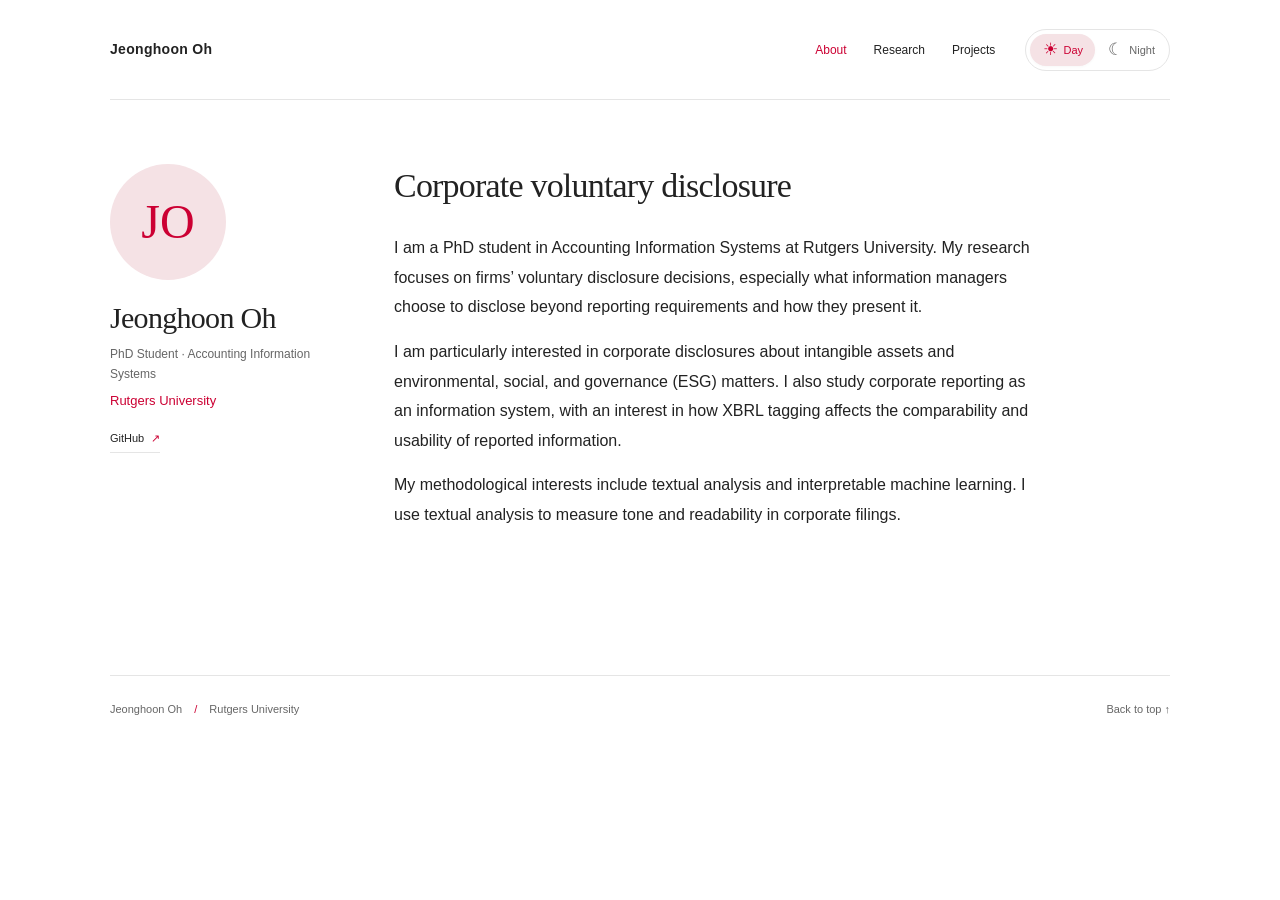
==== commit 5023be42: "Update portfolio README and apply white theme" ====
--- a/index.html
+++ b/index.html
@@ -4,11 +4,11 @@
   <meta charset="utf-8">
   <meta name="viewport" content="width=device-width, initial-scale=1">
   <meta name="description" content="Jeonghoon Oh at Rutgers University. Accounting Information Systems PhD student. Research and textual analysis projects.">
-  <meta name="theme-color" content="#f8f4ec">
+  <meta name="theme-color" content="#ffffff">
   <title>Jeonghoon Oh — Research &amp; Academic Portfolio</title>
   <link rel="icon" href="data:image/svg+xml,%3Csvg xmlns='http://www.w3.org/2000/svg' viewBox='0 0 80 80'%3E%3Crect width='80' height='80' rx='40' fill='%23cc0033'/%3E%3Ctext x='23' y='58' font-size='58' font-family='Arial' fill='%23ffffff'%3Er%3C/text%3E%3C/svg%3E">
-  <script src="theme.js?v=2"></script>
-  <link rel="stylesheet" href="style.css?v=14">
+  <script src="theme.js?v=3"></script>
+  <link rel="stylesheet" href="style.css?v=15">
 
 </head>
 <body>
--- a/style.css
+++ b/style.css
@@ -1,11 +1,11 @@
 :root {
   color-scheme: light;
-  --bg: #f8f4ec;
-  --surface: #fbf8f2;
-  --ink: #352f2a;
-  --muted: #776d64;
-  --copy: #5e554d;
-  --line: #dfd6c9;
+  --bg: #ffffff;
+  --surface: #ffffff;
+  --ink: #222222;
+  --muted: #666666;
+  --copy: #444444;
+  --line: #e5e5e5;
   --accent: #cc0033;
   --accent-soft: #f5e2e5;
   --hover-line: #cc0033;
